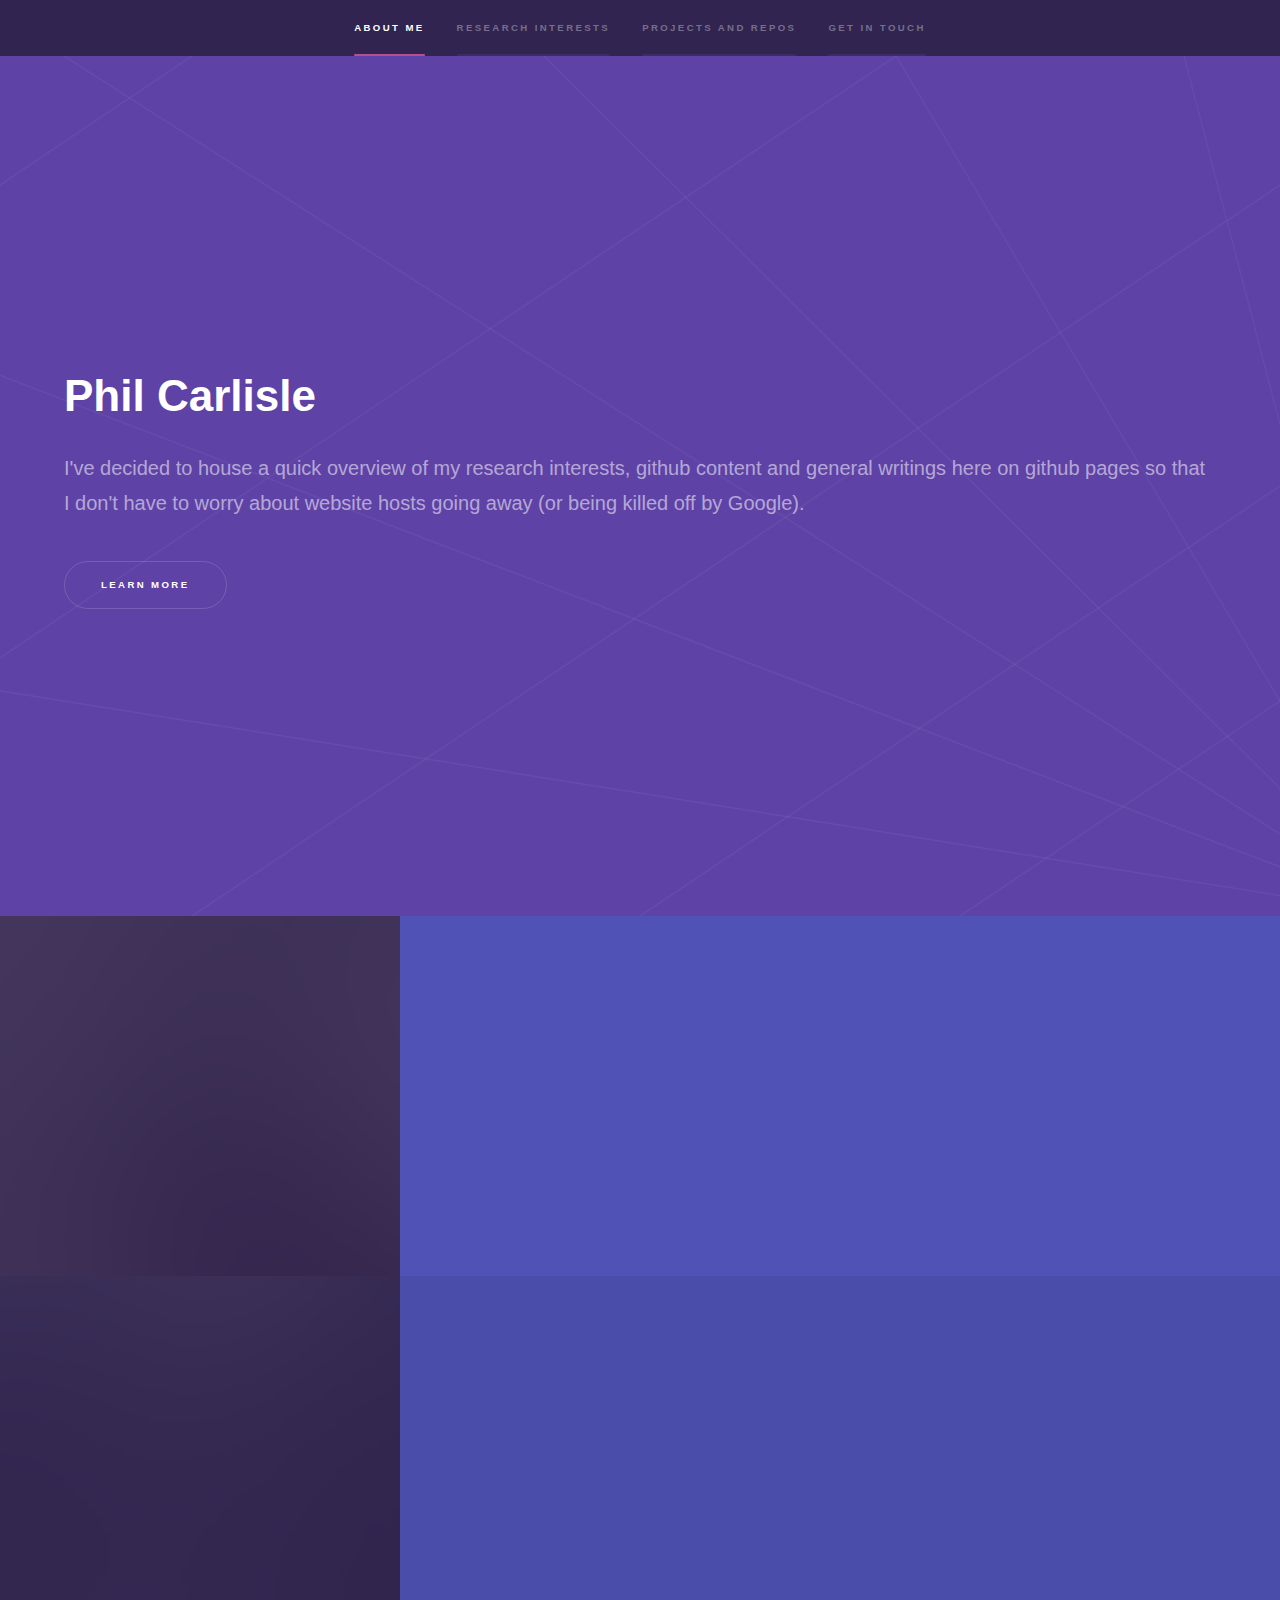
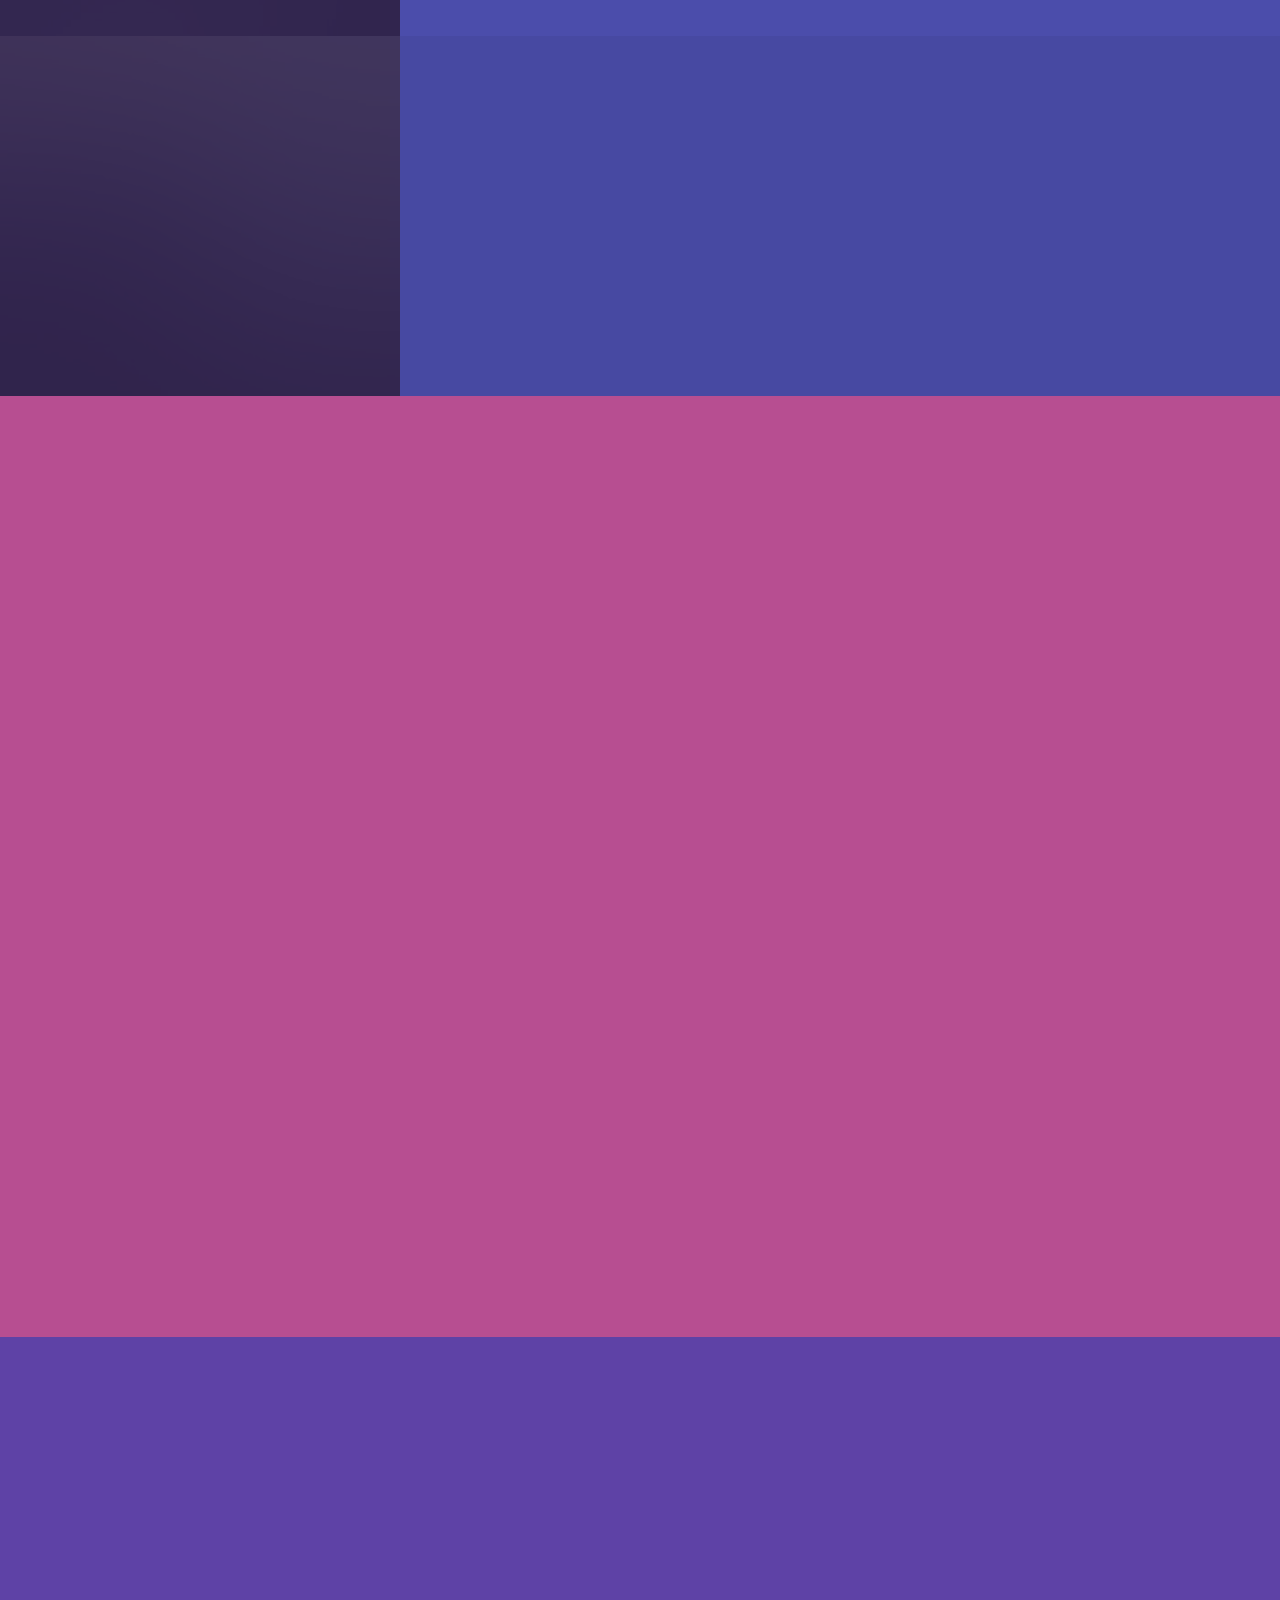
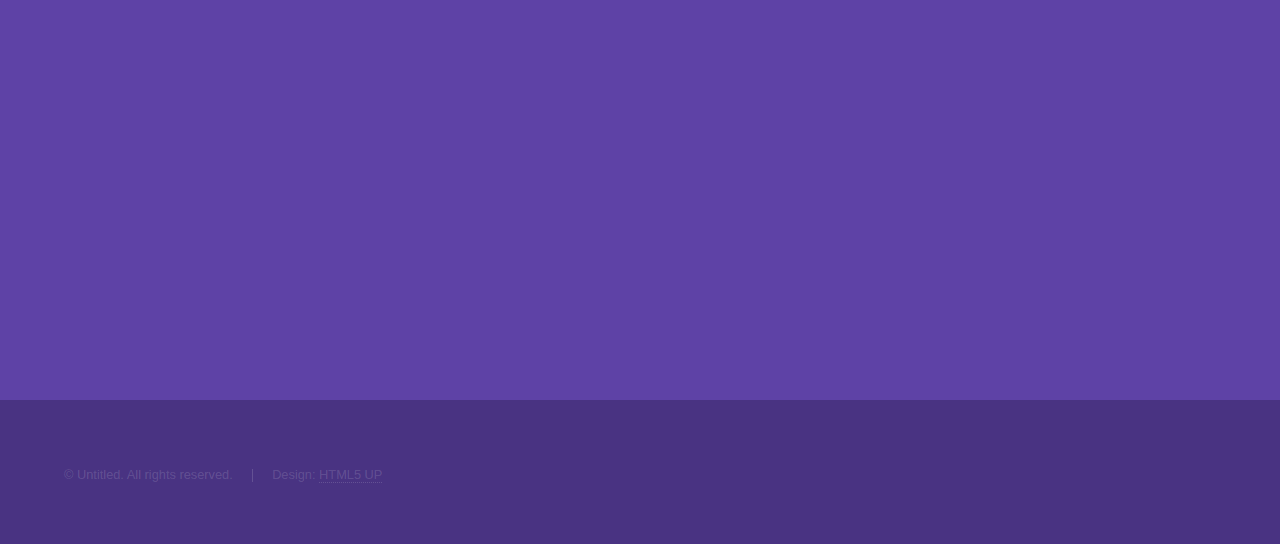
==== index.html @ a0e7f431 "Initial commit of static site" ====
<!DOCTYPE HTML>
<!--
	Hyperspace by HTML5 UP
	html5up.net | @ajlkn
	Free for personal and commercial use under the CCA 3.0 license (html5up.net/license)
-->
<html>
	<head>
		<title>Hyperspace by HTML5 UP</title>
		<meta charset="utf-8" />
		<meta name="viewport" content="width=device-width, initial-scale=1, user-scalable=no" />
		<link rel="stylesheet" href="assets/css/main.css" />
		<noscript><link rel="stylesheet" href="assets/css/noscript.css" /></noscript>
	</head>
	<body class="is-preload">

		<!-- Sidebar -->
			<section id="sidebar">
				<div class="inner">
					<nav>
						<ul>
							<li><a href="#intro">About Me</a></li>
							<li><a href="#one">Research Interests</a></li>
							<li><a href="#two">Projects and Repos</a></li>
							<li><a href="#three">Get in touch</a></li>
						</ul>
					</nav>
				</div>
			</section>

		<!-- Wrapper -->
			<div id="wrapper">

				<!-- Intro -->
					<section id="intro" class="wrapper style1 fullscreen fade-up">
						<div class="inner">
							<h1>Phil Carlisle</h1>
							<p>I've decided to house a quick overview of my research interests, github content and general writings 
								here on github pages so that I don't have to worry about website hosts going away (or being killed off by Google).</p>
							<ul class="actions">
								<li><a href="#one" class="button scrolly">Learn more</a></li>
							</ul>
						</div>
					</section>

				<!-- One -->
					<section id="one" class="wrapper style2 spotlights">
						<section>
							<a href="#" class="image"><img src="images/pic01.jpg" alt="" data-position="center center" /></a>
							<div class="content">
								<div class="inner">
									<h2>Sed ipsum dolor</h2>
									<p>Phasellus convallis elit id ullamcorper pulvinar. Duis aliquam turpis mauris, eu ultricies erat malesuada quis. Aliquam dapibus.</p>
									<ul class="actions">
										<li><a href="generic.html" class="button">Learn more</a></li>
									</ul>
								</div>
							</div>
						</section>
						<section>
							<a href="#" class="image"><img src="images/pic02.jpg" alt="" data-position="top center" /></a>
							<div class="content">
								<div class="inner">
									<h2>Feugiat consequat</h2>
									<p>Phasellus convallis elit id ullamcorper pulvinar. Duis aliquam turpis mauris, eu ultricies erat malesuada quis. Aliquam dapibus.</p>
									<ul class="actions">
										<li><a href="generic.html" class="button">Learn more</a></li>
									</ul>
								</div>
							</div>
						</section>
						<section>
							<a href="#" class="image"><img src="images/pic03.jpg" alt="" data-position="25% 25%" /></a>
							<div class="content">
								<div class="inner">
									<h2>Ultricies aliquam</h2>
									<p>Phasellus convallis elit id ullamcorper pulvinar. Duis aliquam turpis mauris, eu ultricies erat malesuada quis. Aliquam dapibus.</p>
									<ul class="actions">
										<li><a href="generic.html" class="button">Learn more</a></li>
									</ul>
								</div>
							</div>
						</section>
					</section>

				<!-- Two -->
					<section id="two" class="wrapper style3 fade-up">
						<div class="inner">
							<h2>What we do</h2>
							<p>Phasellus convallis elit id ullamcorper pulvinar. Duis aliquam turpis mauris, eu ultricies erat malesuada quis. Aliquam dapibus, lacus eget hendrerit bibendum, urna est aliquam sem, sit amet imperdiet est velit quis lorem.</p>
							<div class="features">
								<section>
									<span class="icon major fa-code"></span>
									<h3>Lorem ipsum amet</h3>
									<p>Phasellus convallis elit id ullam corper amet et pulvinar. Duis aliquam turpis mauris, sed ultricies erat dapibus.</p>
								</section>
								<section>
									<span class="icon major fa-lock"></span>
									<h3>Aliquam sed nullam</h3>
									<p>Phasellus convallis elit id ullam corper amet et pulvinar. Duis aliquam turpis mauris, sed ultricies erat dapibus.</p>
								</section>
								<section>
									<span class="icon major fa-cog"></span>
									<h3>Sed erat ullam corper</h3>
									<p>Phasellus convallis elit id ullam corper amet et pulvinar. Duis aliquam turpis mauris, sed ultricies erat dapibus.</p>
								</section>
								<section>
									<span class="icon major fa-desktop"></span>
									<h3>Veroeros quis lorem</h3>
									<p>Phasellus convallis elit id ullam corper amet et pulvinar. Duis aliquam turpis mauris, sed ultricies erat dapibus.</p>
								</section>
								<section>
									<span class="icon major fa-chain"></span>
									<h3>Urna quis bibendum</h3>
									<p>Phasellus convallis elit id ullam corper amet et pulvinar. Duis aliquam turpis mauris, sed ultricies erat dapibus.</p>
								</section>
								<section>
									<span class="icon major fa-diamond"></span>
									<h3>Aliquam urna dapibus</h3>
									<p>Phasellus convallis elit id ullam corper amet et pulvinar. Duis aliquam turpis mauris, sed ultricies erat dapibus.</p>
								</section>
							</div>
							<ul class="actions">
								<li><a href="generic.html" class="button">Learn more</a></li>
							</ul>
						</div>
					</section>

				<!-- Three -->
					<section id="three" class="wrapper style1 fade-up">
						<div class="inner">
							<h2>Get in touch</h2>
							<p>Phasellus convallis elit id ullamcorper pulvinar. Duis aliquam turpis mauris, eu ultricies erat malesuada quis. Aliquam dapibus, lacus eget hendrerit bibendum, urna est aliquam sem, sit amet imperdiet est velit quis lorem.</p>
							<div class="split style1">
								<section>
									<form method="post" action="#">
										<div class="fields">
											<div class="field half">
												<label for="name">Name</label>
												<input type="text" name="name" id="name" />
											</div>
											<div class="field half">
												<label for="email">Email</label>
												<input type="text" name="email" id="email" />
											</div>
											<div class="field">
												<label for="message">Message</label>
												<textarea name="message" id="message" rows="5"></textarea>
											</div>
										</div>
										<ul class="actions">
											<li><a href="" class="button submit">Send Message</a></li>
										</ul>
									</form>
								</section>
								<section>
									<ul class="contact">
										<li>
											<h3>Address</h3>
											<span>12345 Somewhere Road #654<br />
											Nashville, TN 00000-0000<br />
											USA</span>
										</li>
										<li>
											<h3>Email</h3>
											<a href="#">user@untitled.tld</a>
										</li>
										<li>
											<h3>Phone</h3>
											<span>(000) 000-0000</span>
										</li>
										<li>
											<h3>Social</h3>
											<ul class="icons">
												<li><a href="#" class="fa-twitter"><span class="label">Twitter</span></a></li>
												<li><a href="#" class="fa-facebook"><span class="label">Facebook</span></a></li>
												<li><a href="#" class="fa-github"><span class="label">GitHub</span></a></li>
												<li><a href="#" class="fa-instagram"><span class="label">Instagram</span></a></li>
												<li><a href="#" class="fa-linkedin"><span class="label">LinkedIn</span></a></li>
											</ul>
										</li>
									</ul>
								</section>
							</div>
						</div>
					</section>

			</div>

		<!-- Footer -->
			<footer id="footer" class="wrapper style1-alt">
				<div class="inner">
					<ul class="menu">
						<li>&copy; Untitled. All rights reserved.</li><li>Design: <a href="http://html5up.net">HTML5 UP</a></li>
					</ul>
				</div>
			</footer>

		<!-- Scripts -->
			<script src="assets/js/jquery.min.js"></script>
			<script src="assets/js/jquery.scrollex.min.js"></script>
			<script src="assets/js/jquery.scrolly.min.js"></script>
			<script src="assets/js/browser.min.js"></script>
			<script src="assets/js/breakpoints.min.js"></script>
			<script src="assets/js/util.js"></script>
			<script src="assets/js/main.js"></script>

	</body>
</html>
---- assets/css/main.css ----
@import url(font-awesome.min.css);

/*
	Hyperspace by HTML5 UP
	html5up.net | @ajlkn
	Free for personal and commercial use under the CCA 3.0 license (html5up.net/license)
*/

html, body, div, span, applet, object,
iframe, h1, h2, h3, h4, h5, h6, p, blockquote,
pre, a, abbr, acronym, address, big, cite,
code, del, dfn, em, img, ins, kbd, q, s, samp,
small, strike, strong, sub, sup, tt, var, b,
u, i, center, dl, dt, dd, ol, ul, li, fieldset,
form, label, legend, table, caption, tbody,
tfoot, thead, tr, th, td, article, aside,
canvas, details, embed, figure, figcaption,
footer, header, hgroup, menu, nav, output, ruby,
section, summary, time, mark, audio, video {
	margin: 0;
	padding: 0;
	border: 0;
	font-size: 100%;
	font: inherit;
	vertical-align: baseline;}

article, aside, details, figcaption, figure,
footer, header, hgroup, menu, nav, section {
	display: block;}

body {
	line-height: 1;
}

ol, ul {
	list-style: none;
}

blockquote, q {
	quotes: none;
}

	blockquote:before, blockquote:after, q:before, q:after {
		content: '';
		content: none;
	}

table {
	border-collapse: collapse;
	border-spacing: 0;
}

body {
	-webkit-text-size-adjust: none;
}

mark {
	background-color: transparent;
	color: inherit;
}

input::-moz-focus-inner {
	border: 0;
	padding: 0;
}

input, select, textarea {
	-moz-appearance: none;
	-webkit-appearance: none;
	-ms-appearance: none;
	appearance: none;
}

/* Basic */

	@-ms-viewport {
		width: device-width;
	}

	body {
		-ms-overflow-style: scrollbar;
	}

	@media screen and (max-width: 480px) {

		html, body {
			min-width: 320px;
		}

	}

	html {
		box-sizing: border-box;
	}

	*, *:before, *:after {
		box-sizing: inherit;
	}

	body {
		background: #312450;
	}

		body.is-preload *, body.is-preload *:before, body.is-preload *:after {
			-moz-animation: none !important;
			-webkit-animation: none !important;
			-ms-animation: none !important;
			animation: none !important;
			-moz-transition: none !important;
			-webkit-transition: none !important;
			-ms-transition: none !important;
			transition: none !important;
		}

/* Type */

	body, input, select, textarea {
		color: rgba(255, 255, 255, 0.55);
		font-family: Arial, Helvetica, sans-serif;
		font-size: 16.5pt;
		font-weight: normal;
		line-height: 1.75;
	}

		@media screen and (max-width: 1680px) {

			body, input, select, textarea {
				font-size: 13pt;
			}

		}

		@media screen and (max-width: 1280px) {

			body, input, select, textarea {
				font-size: 12pt;
			}

		}

		@media screen and (max-width: 360px) {

			body, input, select, textarea {
				font-size: 11pt;
			}

		}

	a {
		-moz-transition: color 0.2s ease, border-bottom-color 0.2s ease;
		-webkit-transition: color 0.2s ease, border-bottom-color 0.2s ease;
		-ms-transition: color 0.2s ease, border-bottom-color 0.2s ease;
		transition: color 0.2s ease, border-bottom-color 0.2s ease;
		border-bottom: dotted 1px rgba(255, 255, 255, 0.35);
		color: inherit;
		text-decoration: none;
	}

		a:hover {
			border-bottom-color: transparent;
			color: #ffffff;
		}

	strong, b {
		color: #ffffff;
		font-weight: bold;
	}

	em, i {
		font-style: italic;
	}

	p {
		margin: 0 0 2em 0;
	}

	h1, h2, h3, h4, h5, h6 {
		color: #ffffff;
		font-weight: bold;
		line-height: 1.5;
		margin: 0 0 0.5em 0;
	}

		h1 a, h2 a, h3 a, h4 a, h5 a, h6 a {
			color: inherit;
			text-decoration: none;
		}

	h1 {
		font-size: 2.75em;
	}

		h1.major {
			margin: 0 0 1.3em 0;
			position: relative;
			padding-bottom: 0.35em;
		}

			h1.major:after {
				background-image: -moz-linear-gradient(to right, #5e42a6, #b74e91);
				background-image: -webkit-linear-gradient(to right, #5e42a6, #b74e91);
				background-image: -ms-linear-gradient(to right, #5e42a6, #b74e91);
				background-image: linear-gradient(to right, #5e42a6, #b74e91);
				-moz-transition: max-width 0.2s ease;
				-webkit-transition: max-width 0.2s ease;
				-ms-transition: max-width 0.2s ease;
				transition: max-width 0.2s ease;
				border-radius: 0.2em;
				bottom: 0;
				content: '';
				height: 0.05em;
				position: absolute;
				right: 0;
				width: 100%;
			}

	h2 {
		font-size: 1.75em;
	}

	h3 {
		font-size: 1.1em;
	}

	h4 {
		font-size: 1em;
	}

	h5 {
		font-size: 0.8em;
	}

	h6 {
		font-size: 0.6em;
	}

	@media screen and (max-width: 736px) {

		h1 {
			font-size: 2em;
		}

		h2 {
			font-size: 1.25em;
		}

		h3 {
			font-size: 1em;
		}

		h4 {
			font-size: 0.8em;
		}

		h5 {
			font-size: 0.6em;
		}

		h6 {
			font-size: 0.6em;
		}

	}

	sub {
		font-size: 0.8em;
		position: relative;
		top: 0.5em;
	}

	sup {
		font-size: 0.8em;
		position: relative;
		top: -0.5em;
	}

	blockquote {
		border-left: solid 4px rgba(255, 255, 255, 0.15);
		font-style: italic;
		margin: 0 0 2em 0;
		padding: 0.5em 0 0.5em 2em;
	}

	code {
		background: rgba(255, 255, 255, 0.05);
		border-radius: 0.25em;
		border: solid 1px rgba(255, 255, 255, 0.15);
		font-family: "Courier New", monospace;
		font-size: 0.9em;
		margin: 0 0.25em;
		padding: 0.25em 0.65em;
	}

	pre {
		-webkit-overflow-scrolling: touch;
		font-family: "Courier New", monospace;
		font-size: 0.9em;
		margin: 0 0 2em 0;
	}

		pre code {
			display: block;
			line-height: 1.75em;
			padding: 1em 1.5em;
			overflow-x: auto;
		}

	hr {
		border: 0;
		border-bottom: solid 1px rgba(255, 255, 255, 0.15);
		margin: 2em 0;
	}

		hr.major {
			margin: 3em 0;
		}

	.align-left {
		text-align: left;
	}

	.align-center {
		text-align: center;
	}

	.align-right {
		text-align: right;
	}

/* Row */

	.row {
		display: flex;
		flex-wrap: wrap;
		box-sizing: border-box;
		align-items: stretch;
	}

		.row > * {
			box-sizing: border-box;
		}

		.row.gtr-uniform > * > :last-child {
			margin-bottom: 0;
		}

		.row.aln-left {
			justify-content: flex-start;
		}

		.row.aln-center {
			justify-content: center;
		}

		.row.aln-right {
			justify-content: flex-end;
		}

		.row.aln-top {
			align-items: flex-start;
		}

		.row.aln-middle {
			align-items: center;
		}

		.row.aln-bottom {
			align-items: flex-end;
		}

		.row > .imp {
			order: -1;
		}

		.row > .col-1 {
			width: 8.3333333333%;
		}

		.row > .off-1 {
			margin-left: 8.3333333333%;
		}

		.row > .col-2 {
			width: 16.6666666667%;
		}

		.row > .off-2 {
			margin-left: 16.6666666667%;
		}

		.row > .col-3 {
			width: 25%;
		}

		.row > .off-3 {
			margin-left: 25%;
		}

		.row > .col-4 {
			width: 33.3333333333%;
		}

		.row > .off-4 {
			margin-left: 33.3333333333%;
		}

		.row > .col-5 {
			width: 41.6666666667%;
		}

		.row > .off-5 {
			margin-left: 41.6666666667%;
		}

		.row > .col-6 {
			width: 50%;
		}

		.row > .off-6 {
			margin-left: 50%;
		}

		.row > .col-7 {
			width: 58.3333333333%;
		}

		.row > .off-7 {
			margin-left: 58.3333333333%;
		}

		.row > .col-8 {
			width: 66.6666666667%;
		}

		.row > .off-8 {
			margin-left: 66.6666666667%;
		}

		.row > .col-9 {
			width: 75%;
		}

		.row > .off-9 {
			margin-left: 75%;
		}

		.row > .col-10 {
			width: 83.3333333333%;
		}

		.row > .off-10 {
			margin-left: 83.3333333333%;
		}

		.row > .col-11 {
			width: 91.6666666667%;
		}

		.row > .off-11 {
			margin-left: 91.6666666667%;
		}

		.row > .col-12 {
			width: 100%;
		}

		.row > .off-12 {
			margin-left: 100%;
		}

		.row.gtr-0 {
			margin-top: 0;
			margin-left: 0em;
		}

			.row.gtr-0 > * {
				padding: 0 0 0 0em;
			}

			.row.gtr-0.gtr-uniform {
				margin-top: 0em;
			}

				.row.gtr-0.gtr-uniform > * {
					padding-top: 0em;
				}

		.row.gtr-25 {
			margin-top: 0;
			margin-left: -0.375em;
		}

			.row.gtr-25 > * {
				padding: 0 0 0 0.375em;
			}

			.row.gtr-25.gtr-uniform {
				margin-top: -0.375em;
			}

				.row.gtr-25.gtr-uniform > * {
					padding-top: 0.375em;
				}

		.row.gtr-50 {
			margin-top: 0;
			margin-left: -0.75em;
		}

			.row.gtr-50 > * {
				padding: 0 0 0 0.75em;
			}

			.row.gtr-50.gtr-uniform {
				margin-top: -0.75em;
			}

				.row.gtr-50.gtr-uniform > * {
					padding-top: 0.75em;
				}

		.row {
			margin-top: 0;
			margin-left: -1.5em;
		}

			.row > * {
				padding: 0 0 0 1.5em;
			}

			.row.gtr-uniform {
				margin-top: -1.5em;
			}

				.row.gtr-uniform > * {
					padding-top: 1.5em;
				}

		.row.gtr-150 {
			margin-top: 0;
			margin-left: -2.25em;
		}

			.row.gtr-150 > * {
				padding: 0 0 0 2.25em;
			}

			.row.gtr-150.gtr-uniform {
				margin-top: -2.25em;
			}

				.row.gtr-150.gtr-uniform > * {
					padding-top: 2.25em;
				}

		.row.gtr-200 {
			margin-top: 0;
			margin-left: -3em;
		}

			.row.gtr-200 > * {
				padding: 0 0 0 3em;
			}

			.row.gtr-200.gtr-uniform {
				margin-top: -3em;
			}

				.row.gtr-200.gtr-uniform > * {
					padding-top: 3em;
				}

		@media screen and (max-width: 1680px) {

			.row {
				display: flex;
				flex-wrap: wrap;
				box-sizing: border-box;
				align-items: stretch;
			}

				.row > * {
					box-sizing: border-box;
				}

				.row.gtr-uniform > * > :last-child {
					margin-bottom: 0;
				}

				.row.aln-left {
					justify-content: flex-start;
				}

				.row.aln-center {
					justify-content: center;
				}

				.row.aln-right {
					justify-content: flex-end;
				}

				.row.aln-top {
					align-items: flex-start;
				}

				.row.aln-middle {
					align-items: center;
				}

				.row.aln-bottom {
					align-items: flex-end;
				}

				.row > .imp-xlarge {
					order: -1;
				}

				.row > .col-1-xlarge {
					width: 8.3333333333%;
				}

				.row > .off-1-xlarge {
					margin-left: 8.3333333333%;
				}

				.row > .col-2-xlarge {
					width: 16.6666666667%;
				}

				.row > .off-2-xlarge {
					margin-left: 16.6666666667%;
				}

				.row > .col-3-xlarge {
					width: 25%;
				}

				.row > .off-3-xlarge {
					margin-left: 25%;
				}

				.row > .col-4-xlarge {
					width: 33.3333333333%;
				}

				.row > .off-4-xlarge {
					margin-left: 33.3333333333%;
				}

				.row > .col-5-xlarge {
					width: 41.6666666667%;
				}

				.row > .off-5-xlarge {
					margin-left: 41.6666666667%;
				}

				.row > .col-6-xlarge {
					width: 50%;
				}

				.row > .off-6-xlarge {
					margin-left: 50%;
				}

				.row > .col-7-xlarge {
					width: 58.3333333333%;
				}

				.row > .off-7-xlarge {
					margin-left: 58.3333333333%;
				}

				.row > .col-8-xlarge {
					width: 66.6666666667%;
				}

				.row > .off-8-xlarge {
					margin-left: 66.6666666667%;
				}

				.row > .col-9-xlarge {
					width: 75%;
				}

				.row > .off-9-xlarge {
					margin-left: 75%;
				}

				.row > .col-10-xlarge {
					width: 83.3333333333%;
				}

				.row > .off-10-xlarge {
					margin-left: 83.3333333333%;
				}

				.row > .col-11-xlarge {
					width: 91.6666666667%;
				}

				.row > .off-11-xlarge {
					margin-left: 91.6666666667%;
				}

				.row > .col-12-xlarge {
					width: 100%;
				}

				.row > .off-12-xlarge {
					margin-left: 100%;
				}

				.row.gtr-0 {
					margin-top: 0;
					margin-left: 0em;
				}

					.row.gtr-0 > * {
						padding: 0 0 0 0em;
					}

					.row.gtr-0.gtr-uniform {
						margin-top: 0em;
					}

						.row.gtr-0.gtr-uniform > * {
							padding-top: 0em;
						}

				.row.gtr-25 {
					margin-top: 0;
					margin-left: -0.375em;
				}

					.row.gtr-25 > * {
						padding: 0 0 0 0.375em;
					}

					.row.gtr-25.gtr-uniform {
						margin-top: -0.375em;
					}

						.row.gtr-25.gtr-uniform > * {
							padding-top: 0.375em;
						}

				.row.gtr-50 {
					margin-top: 0;
					margin-left: -0.75em;
				}

					.row.gtr-50 > * {
						padding: 0 0 0 0.75em;
					}

					.row.gtr-50.gtr-uniform {
						margin-top: -0.75em;
					}

						.row.gtr-50.gtr-uniform > * {
							padding-top: 0.75em;
						}

				.row {
					margin-top: 0;
					margin-left: -1.5em;
				}

					.row > * {
						padding: 0 0 0 1.5em;
					}

					.row.gtr-uniform {
						margin-top: -1.5em;
					}

						.row.gtr-uniform > * {
							padding-top: 1.5em;
						}

				.row.gtr-150 {
					margin-top: 0;
					margin-left: -2.25em;
				}

					.row.gtr-150 > * {
						padding: 0 0 0 2.25em;
					}

					.row.gtr-150.gtr-uniform {
						margin-top: -2.25em;
					}

						.row.gtr-150.gtr-uniform > * {
							padding-top: 2.25em;
						}

				.row.gtr-200 {
					margin-top: 0;
					margin-left: -3em;
				}

					.row.gtr-200 > * {
						padding: 0 0 0 3em;
					}

					.row.gtr-200.gtr-uniform {
						margin-top: -3em;
					}

						.row.gtr-200.gtr-uniform > * {
							padding-top: 3em;
						}

		}

		@media screen and (max-width: 1280px) {

			.row {
				display: flex;
				flex-wrap: wrap;
				box-sizing: border-box;
				align-items: stretch;
			}

				.row > * {
					box-sizing: border-box;
				}

				.row.gtr-uniform > * > :last-child {
					margin-bottom: 0;
				}

				.row.aln-left {
					justify-content: flex-start;
				}

				.row.aln-center {
					justify-content: center;
				}

				.row.aln-right {
					justify-content: flex-end;
				}

				.row.aln-top {
					align-items: flex-start;
				}

				.row.aln-middle {
					align-items: center;
				}

				.row.aln-bottom {
					align-items: flex-end;
				}

				.row > .imp-large {
					order: -1;
				}

				.row > .col-1-large {
					width: 8.3333333333%;
				}

				.row > .off-1-large {
					margin-left: 8.3333333333%;
				}

				.row > .col-2-large {
					width: 16.6666666667%;
				}

				.row > .off-2-large {
					margin-left: 16.6666666667%;
				}

				.row > .col-3-large {
					width: 25%;
				}

				.row > .off-3-large {
					margin-left: 25%;
				}

				.row > .col-4-large {
					width: 33.3333333333%;
				}

				.row > .off-4-large {
					margin-left: 33.3333333333%;
				}

				.row > .col-5-large {
					width: 41.6666666667%;
				}

				.row > .off-5-large {
					margin-left: 41.6666666667%;
				}

				.row > .col-6-large {
					width: 50%;
				}

				.row > .off-6-large {
					margin-left: 50%;
				}

				.row > .col-7-large {
					width: 58.3333333333%;
				}

				.row > .off-7-large {
					margin-left: 58.3333333333%;
				}

				.row > .col-8-large {
					width: 66.6666666667%;
				}

				.row > .off-8-large {
					margin-left: 66.6666666667%;
				}

				.row > .col-9-large {
					width: 75%;
				}

				.row > .off-9-large {
					margin-left: 75%;
				}

				.row > .col-10-large {
					width: 83.3333333333%;
				}

				.row > .off-10-large {
					margin-left: 83.3333333333%;
				}

				.row > .col-11-large {
					width: 91.6666666667%;
				}

				.row > .off-11-large {
					margin-left: 91.6666666667%;
				}

				.row > .col-12-large {
					width: 100%;
				}

				.row > .off-12-large {
					margin-left: 100%;
				}

				.row.gtr-0 {
					margin-top: 0;
					margin-left: 0em;
				}

					.row.gtr-0 > * {
						padding: 0 0 0 0em;
					}

					.row.gtr-0.gtr-uniform {
						margin-top: 0em;
					}

						.row.gtr-0.gtr-uniform > * {
							padding-top: 0em;
						}

				.row.gtr-25 {
					margin-top: 0;
					margin-left: -0.375em;
				}

					.row.gtr-25 > * {
						padding: 0 0 0 0.375em;
					}

					.row.gtr-25.gtr-uniform {
						margin-top: -0.375em;
					}

						.row.gtr-25.gtr-uniform > * {
							padding-top: 0.375em;
						}

				.row.gtr-50 {
					margin-top: 0;
					margin-left: -0.75em;
				}

					.row.gtr-50 > * {
						padding: 0 0 0 0.75em;
					}

					.row.gtr-50.gtr-uniform {
						margin-top: -0.75em;
					}

						.row.gtr-50.gtr-uniform > * {
							padding-top: 0.75em;
						}

				.row {
					margin-top: 0;
					margin-left: -1.5em;
				}

					.row > * {
						padding: 0 0 0 1.5em;
					}

					.row.gtr-uniform {
						margin-top: -1.5em;
					}

						.row.gtr-uniform > * {
							padding-top: 1.5em;
						}

				.row.gtr-150 {
					margin-top: 0;
					margin-left: -2.25em;
				}

					.row.gtr-150 > * {
						padding: 0 0 0 2.25em;
					}

					.row.gtr-150.gtr-uniform {
						margin-top: -2.25em;
					}

						.row.gtr-150.gtr-uniform > * {
							padding-top: 2.25em;
						}

				.row.gtr-200 {
					margin-top: 0;
					margin-left: -3em;
				}

					.row.gtr-200 > * {
						padding: 0 0 0 3em;
					}

					.row.gtr-200.gtr-uniform {
						margin-top: -3em;
					}

						.row.gtr-200.gtr-uniform > * {
							padding-top: 3em;
						}

		}

		@media screen and (max-width: 980px) {

			.row {
				display: flex;
				flex-wrap: wrap;
				box-sizing: border-box;
				align-items: stretch;
			}

				.row > * {
					box-sizing: border-box;
				}

				.row.gtr-uniform > * > :last-child {
					margin-bottom: 0;
				}

				.row.aln-left {
					justify-content: flex-start;
				}

				.row.aln-center {
					justify-content: center;
				}

				.row.aln-right {
					justify-content: flex-end;
				}

				.row.aln-top {
					align-items: flex-start;
				}

				.row.aln-middle {
					align-items: center;
				}

				.row.aln-bottom {
					align-items: flex-end;
				}

				.row > .imp-medium {
					order: -1;
				}

				.row > .col-1-medium {
					width: 8.3333333333%;
				}

				.row > .off-1-medium {
					margin-left: 8.3333333333%;
				}

				.row > .col-2-medium {
					width: 16.6666666667%;
				}

				.row > .off-2-medium {
					margin-left: 16.6666666667%;
				}

				.row > .col-3-medium {
					width: 25%;
				}

				.row > .off-3-medium {
					margin-left: 25%;
				}

				.row > .col-4-medium {
					width: 33.3333333333%;
				}

				.row > .off-4-medium {
					margin-left: 33.3333333333%;
				}

				.row > .col-5-medium {
					width: 41.6666666667%;
				}

				.row > .off-5-medium {
					margin-left: 41.6666666667%;
				}

				.row > .col-6-medium {
					width: 50%;
				}

				.row > .off-6-medium {
					margin-left: 50%;
				}

				.row > .col-7-medium {
					width: 58.3333333333%;
				}

				.row > .off-7-medium {
					margin-left: 58.3333333333%;
				}

				.row > .col-8-medium {
					width: 66.6666666667%;
				}

				.row > .off-8-medium {
					margin-left: 66.6666666667%;
				}

				.row > .col-9-medium {
					width: 75%;
				}

				.row > .off-9-medium {
					margin-left: 75%;
				}

				.row > .col-10-medium {
					width: 83.3333333333%;
				}

				.row > .off-10-medium {
					margin-left: 83.3333333333%;
				}

				.row > .col-11-medium {
					width: 91.6666666667%;
				}

				.row > .off-11-medium {
					margin-left: 91.6666666667%;
				}

				.row > .col-12-medium {
					width: 100%;
				}

				.row > .off-12-medium {
					margin-left: 100%;
				}

				.row.gtr-0 {
					margin-top: 0;
					margin-left: 0em;
				}

					.row.gtr-0 > * {
						padding: 0 0 0 0em;
					}

					.row.gtr-0.gtr-uniform {
						margin-top: 0em;
					}

						.row.gtr-0.gtr-uniform > * {
							padding-top: 0em;
						}

				.row.gtr-25 {
					margin-top: 0;
					margin-left: -0.375em;
				}

					.row.gtr-25 > * {
						padding: 0 0 0 0.375em;
					}

					.row.gtr-25.gtr-uniform {
						margin-top: -0.375em;
					}

						.row.gtr-25.gtr-uniform > * {
							padding-top: 0.375em;
						}

				.row.gtr-50 {
					margin-top: 0;
					margin-left: -0.75em;
				}

					.row.gtr-50 > * {
						padding: 0 0 0 0.75em;
					}

					.row.gtr-50.gtr-uniform {
						margin-top: -0.75em;
					}

						.row.gtr-50.gtr-uniform > * {
							padding-top: 0.75em;
						}

				.row {
					margin-top: 0;
					margin-left: -1.5em;
				}

					.row > * {
						padding: 0 0 0 1.5em;
					}

					.row.gtr-uniform {
						margin-top: -1.5em;
					}

						.row.gtr-uniform > * {
							padding-top: 1.5em;
						}

				.row.gtr-150 {
					margin-top: 0;
					margin-left: -2.25em;
				}

					.row.gtr-150 > * {
						padding: 0 0 0 2.25em;
					}

					.row.gtr-150.gtr-uniform {
						margin-top: -2.25em;
					}

						.row.gtr-150.gtr-uniform > * {
							padding-top: 2.25em;
						}

				.row.gtr-200 {
					margin-top: 0;
					margin-left: -3em;
				}

					.row.gtr-200 > * {
						padding: 0 0 0 3em;
					}

					.row.gtr-200.gtr-uniform {
						margin-top: -3em;
					}

						.row.gtr-200.gtr-uniform > * {
							padding-top: 3em;
						}

		}

		@media screen and (max-width: 736px) {

			.row {
				display: flex;
				flex-wrap: wrap;
				box-sizing: border-box;
				align-items: stretch;
			}

				.row > * {
					box-sizing: border-box;
				}

				.row.gtr-uniform > * > :last-child {
					margin-bottom: 0;
				}

				.row.aln-left {
					justify-content: flex-start;
				}

				.row.aln-center {
					justify-content: center;
				}

				.row.aln-right {
					justify-content: flex-end;
				}

				.row.aln-top {
					align-items: flex-start;
				}

				.row.aln-middle {
					align-items: center;
				}

				.row.aln-bottom {
					align-items: flex-end;
				}

				.row > .imp-small {
					order: -1;
				}

				.row > .col-1-small {
					width: 8.3333333333%;
				}

				.row > .off-1-small {
					margin-left: 8.3333333333%;
				}

				.row > .col-2-small {
					width: 16.6666666667%;
				}

				.row > .off-2-small {
					margin-left: 16.6666666667%;
				}

				.row > .col-3-small {
					width: 25%;
				}

				.row > .off-3-small {
					margin-left: 25%;
				}

				.row > .col-4-small {
					width: 33.3333333333%;
				}

				.row > .off-4-small {
					margin-left: 33.3333333333%;
				}

				.row > .col-5-small {
					width: 41.6666666667%;
				}

				.row > .off-5-small {
					margin-left: 41.6666666667%;
				}

				.row > .col-6-small {
					width: 50%;
				}

				.row > .off-6-small {
					margin-left: 50%;
				}

				.row > .col-7-small {
					width: 58.3333333333%;
				}

				.row > .off-7-small {
					margin-left: 58.3333333333%;
				}

				.row > .col-8-small {
					width: 66.6666666667%;
				}

				.row > .off-8-small {
					margin-left: 66.6666666667%;
				}

				.row > .col-9-small {
					width: 75%;
				}

				.row > .off-9-small {
					margin-left: 75%;
				}

				.row > .col-10-small {
					width: 83.3333333333%;
				}

				.row > .off-10-small {
					margin-left: 83.3333333333%;
				}

				.row > .col-11-small {
					width: 91.6666666667%;
				}

				.row > .off-11-small {
					margin-left: 91.6666666667%;
				}

				.row > .col-12-small {
					width: 100%;
				}

				.row > .off-12-small {
					margin-left: 100%;
				}

				.row.gtr-0 {
					margin-top: 0;
					margin-left: 0em;
				}

					.row.gtr-0 > * {
						padding: 0 0 0 0em;
					}

					.row.gtr-0.gtr-uniform {
						margin-top: 0em;
					}

						.row.gtr-0.gtr-uniform > * {
							padding-top: 0em;
						}

				.row.gtr-25 {
					margin-top: 0;
					margin-left: -0.375em;
				}

					.row.gtr-25 > * {
						padding: 0 0 0 0.375em;
					}

					.row.gtr-25.gtr-uniform {
						margin-top: -0.375em;
					}

						.row.gtr-25.gtr-uniform > * {
							padding-top: 0.375em;
						}

				.row.gtr-50 {
					margin-top: 0;
					margin-left: -0.75em;
				}

					.row.gtr-50 > * {
						padding: 0 0 0 0.75em;
					}

					.row.gtr-50.gtr-uniform {
						margin-top: -0.75em;
					}

						.row.gtr-50.gtr-uniform > * {
							padding-top: 0.75em;
						}

				.row {
					margin-top: 0;
					margin-left: -1.5em;
				}

					.row > * {
						padding: 0 0 0 1.5em;
					}

					.row.gtr-uniform {
						margin-top: -1.5em;
					}

						.row.gtr-uniform > * {
							padding-top: 1.5em;
						}

				.row.gtr-150 {
					margin-top: 0;
					margin-left: -2.25em;
				}

					.row.gtr-150 > * {
						padding: 0 0 0 2.25em;
					}

					.row.gtr-150.gtr-uniform {
						margin-top: -2.25em;
					}

						.row.gtr-150.gtr-uniform > * {
							padding-top: 2.25em;
						}

				.row.gtr-200 {
					margin-top: 0;
					margin-left: -3em;
				}

					.row.gtr-200 > * {
						padding: 0 0 0 3em;
					}

					.row.gtr-200.gtr-uniform {
						margin-top: -3em;
					}

						.row.gtr-200.gtr-uniform > * {
							padding-top: 3em;
						}

		}

		@media screen and (max-width: 480px) {

			.row {
				display: flex;
				flex-wrap: wrap;
				box-sizing: border-box;
				align-items: stretch;
			}

				.row > * {
					box-sizing: border-box;
				}

				.row.gtr-uniform > * > :last-child {
					margin-bottom: 0;
				}

				.row.aln-left {
					justify-content: flex-start;
				}

				.row.aln-center {
					justify-content: center;
				}

				.row.aln-right {
					justify-content: flex-end;
				}

				.row.aln-top {
					align-items: flex-start;
				}

				.row.aln-middle {
					align-items: center;
				}

				.row.aln-bottom {
					align-items: flex-end;
				}

				.row > .imp-xsmall {
					order: -1;
				}

				.row > .col-1-xsmall {
					width: 8.3333333333%;
				}

				.row > .off-1-xsmall {
					margin-left: 8.3333333333%;
				}

				.row > .col-2-xsmall {
					width: 16.6666666667%;
				}

				.row > .off-2-xsmall {
					margin-left: 16.6666666667%;
				}

				.row > .col-3-xsmall {
					width: 25%;
				}

				.row > .off-3-xsmall {
					margin-left: 25%;
				}

				.row > .col-4-xsmall {
					width: 33.3333333333%;
				}

				.row > .off-4-xsmall {
					margin-left: 33.3333333333%;
				}

				.row > .col-5-xsmall {
					width: 41.6666666667%;
				}

				.row > .off-5-xsmall {
					margin-left: 41.6666666667%;
				}

				.row > .col-6-xsmall {
					width: 50%;
				}

				.row > .off-6-xsmall {
					margin-left: 50%;
				}

				.row > .col-7-xsmall {
					width: 58.3333333333%;
				}

				.row > .off-7-xsmall {
					margin-left: 58.3333333333%;
				}

				.row > .col-8-xsmall {
					width: 66.6666666667%;
				}

				.row > .off-8-xsmall {
					margin-left: 66.6666666667%;
				}

				.row > .col-9-xsmall {
					width: 75%;
				}

				.row > .off-9-xsmall {
					margin-left: 75%;
				}

				.row > .col-10-xsmall {
					width: 83.3333333333%;
				}

				.row > .off-10-xsmall {
					margin-left: 83.3333333333%;
				}

				.row > .col-11-xsmall {
					width: 91.6666666667%;
				}

				.row > .off-11-xsmall {
					margin-left: 91.6666666667%;
				}

				.row > .col-12-xsmall {
					width: 100%;
				}

				.row > .off-12-xsmall {
					margin-left: 100%;
				}

				.row.gtr-0 {
					margin-top: 0;
					margin-left: 0em;
				}

					.row.gtr-0 > * {
						padding: 0 0 0 0em;
					}

					.row.gtr-0.gtr-uniform {
						margin-top: 0em;
					}

						.row.gtr-0.gtr-uniform > * {
							padding-top: 0em;
						}

				.row.gtr-25 {
					margin-top: 0;
					margin-left: -0.375em;
				}

					.row.gtr-25 > * {
						padding: 0 0 0 0.375em;
					}

					.row.gtr-25.gtr-uniform {
						margin-top: -0.375em;
					}

						.row.gtr-25.gtr-uniform > * {
							padding-top: 0.375em;
						}

				.row.gtr-50 {
					margin-top: 0;
					margin-left: -0.75em;
				}

					.row.gtr-50 > * {
						padding: 0 0 0 0.75em;
					}

					.row.gtr-50.gtr-uniform {
						margin-top: -0.75em;
					}

						.row.gtr-50.gtr-uniform > * {
							padding-top: 0.75em;
						}

				.row {
					margin-top: 0;
					margin-left: -1.5em;
				}

					.row > * {
						padding: 0 0 0 1.5em;
					}

					.row.gtr-uniform {
						margin-top: -1.5em;
					}

						.row.gtr-uniform > * {
							padding-top: 1.5em;
						}

				.row.gtr-150 {
					margin-top: 0;
					margin-left: -2.25em;
				}

					.row.gtr-150 > * {
						padding: 0 0 0 2.25em;
					}

					.row.gtr-150.gtr-uniform {
						margin-top: -2.25em;
					}

						.row.gtr-150.gtr-uniform > * {
							padding-top: 2.25em;
						}

				.row.gtr-200 {
					margin-top: 0;
					margin-left: -3em;
				}

					.row.gtr-200 > * {
						padding: 0 0 0 3em;
					}

					.row.gtr-200.gtr-uniform {
						margin-top: -3em;
					}

						.row.gtr-200.gtr-uniform > * {
							padding-top: 3em;
						}

		}

/* Box */

	.box {
		border-radius: 0.25em;
		border: solid 1px rgba(255, 255, 255, 0.15);
		margin-bottom: 2em;
		padding: 1.5em;
	}

		.box > :last-child,
		.box > :last-child > :last-child,
		.box > :last-child > :last-child > :last-child {
			margin-bottom: 0;
		}

		.box.alt {
			border: 0;
			border-radius: 0;
			padding: 0;
		}

/* Button */

	input[type="submit"],
	input[type="reset"],
	input[type="button"],
	button,
	.button {
		-moz-appearance: none;
		-webkit-appearance: none;
		-ms-appearance: none;
		appearance: none;
		-moz-transition: border-color 0.2s ease;
		-webkit-transition: border-color 0.2s ease;
		-ms-transition: border-color 0.2s ease;
		transition: border-color 0.2s ease;
		background-color: transparent;
		border: solid 1px !important;
		border-color: rgba(255, 255, 255, 0.15) !important;
		border-radius: 3em;
		color: #ffffff !important;
		cursor: pointer;
		display: inline-block;
		font-size: 0.6em;
		font-weight: bold;
		height: calc(4.75em + 2px);
		letter-spacing: 0.25em;
		line-height: 4.75em;
		outline: 0;
		padding: 0 3.75em;
		position: relative;
		text-align: center;
		text-decoration: none;
		text-transform: uppercase;
		white-space: nowrap;
	}

		input[type="submit"]:after,
		input[type="reset"]:after,
		input[type="button"]:after,
		button:after,
		.button:after {
			-moz-transform: scale(0.25);
			-webkit-transform: scale(0.25);
			-ms-transform: scale(0.25);
			transform: scale(0.25);
			pointer-events: none;
			-moz-transition: opacity 0.2s ease, -moz-transform 0.2s ease;
			-webkit-transition: opacity 0.2s ease, -webkit-transform 0.2s ease;
			-ms-transition: opacity 0.2s ease, -ms-transform 0.2s ease;
			transition: opacity 0.2s ease, transform 0.2s ease;
			background: #ffffff;
			border-radius: 3em;
			content: '';
			height: 100%;
			left: 0;
			opacity: 0;
			position: absolute;
			top: 0;
			width: 100%;
		}

		input[type="submit"].icon:before,
		input[type="reset"].icon:before,
		input[type="button"].icon:before,
		button.icon:before,
		.button.icon:before {
			margin-right: 0.75em;
		}

		input[type="submit"].fit,
		input[type="reset"].fit,
		input[type="button"].fit,
		button.fit,
		.button.fit {
			width: 100%;
		}

		input[type="submit"].small,
		input[type="reset"].small,
		input[type="button"].small,
		button.small,
		.button.small {
			font-size: 0.4em;
		}

		input[type="submit"].large,
		input[type="reset"].large,
		input[type="button"].large,
		button.large,
		.button.large {
			font-size: 0.8em;
		}

		input[type="submit"].primary,
		input[type="reset"].primary,
		input[type="button"].primary,
		button.primary,
		.button.primary {
			background-color: #ffffff;
			color: #312450 !important;
		}

			input[type="submit"].primary:after,
			input[type="reset"].primary:after,
			input[type="button"].primary:after,
			button.primary:after,
			.button.primary:after {
				display: none;
			}

		input[type="submit"].disabled, input[type="submit"]:disabled,
		input[type="reset"].disabled,
		input[type="reset"]:disabled,
		input[type="button"].disabled,
		input[type="button"]:disabled,
		button.disabled,
		button:disabled,
		.button.disabled,
		.button:disabled {
			cursor: default;
			opacity: 0.5;
			pointer-events: none;
		}

		input[type="submit"]:hover,
		input[type="reset"]:hover,
		input[type="button"]:hover,
		button:hover,
		.button:hover {
			border-color: rgba(255, 255, 255, 0.55) !important;
		}

			input[type="submit"]:hover:after,
			input[type="reset"]:hover:after,
			input[type="button"]:hover:after,
			button:hover:after,
			.button:hover:after {
				opacity: 0.05;
				-moz-transform: scale(1);
				-webkit-transform: scale(1);
				-ms-transform: scale(1);
				transform: scale(1);
			}

			input[type="submit"]:hover:active,
			input[type="reset"]:hover:active,
			input[type="button"]:hover:active,
			button:hover:active,
			.button:hover:active {
				border-color: #ffffff !important;
			}

				input[type="submit"]:hover:active:after,
				input[type="reset"]:hover:active:after,
				input[type="button"]:hover:active:after,
				button:hover:active:after,
				.button:hover:active:after {
					opacity: 0.1;
				}

/* Features */

	.features {
		display: -moz-flex;
		display: -webkit-flex;
		display: -ms-flex;
		display: flex;
		-moz-flex-wrap: wrap;
		-webkit-flex-wrap: wrap;
		-ms-flex-wrap: wrap;
		flex-wrap: wrap;
		border-radius: 0.25em;
		border: solid 1px rgba(255, 255, 255, 0.15);
		background: rgba(255, 255, 255, 0.05);
		margin: 0 0 2em 0;
	}

		.features section {
			padding: 3.5em 3em 1em 7em ;
			width: 50%;
			border-top: solid 1px rgba(255, 255, 255, 0.15);
			position: relative;
		}

			.features section:nth-child(-n + 2) {
				border-top-width: 0;
			}

			.features section:nth-child(2n) {
				border-left: solid 1px rgba(255, 255, 255, 0.15);
			}

			.features section .icon {
				-moz-transition: opacity 0.5s ease, -moz-transform 0.5s ease;
				-webkit-transition: opacity 0.5s ease, -webkit-transform 0.5s ease;
				-ms-transition: opacity 0.5s ease, -ms-transform 0.5s ease;
				transition: opacity 0.5s ease, transform 0.5s ease;
				-moz-transition-delay: 1s;
				-webkit-transition-delay: 1s;
				-ms-transition-delay: 1s;
				transition-delay: 1s;
				-moz-transform: scale(1);
				-webkit-transform: scale(1);
				-ms-transform: scale(1);
				transform: scale(1);
				position: absolute;
				left: 3em;
				top: 3em;
				opacity: 1;
			}

			.features section:nth-child(1) .icon {
				-moz-transition-delay: 0.15s;
				-webkit-transition-delay: 0.15s;
				-ms-transition-delay: 0.15s;
				transition-delay: 0.15s;
			}

			.features section:nth-child(2) .icon {
				-moz-transition-delay: 0.3s;
				-webkit-transition-delay: 0.3s;
				-ms-transition-delay: 0.3s;
				transition-delay: 0.3s;
			}

			.features section:nth-child(3) .icon {
				-moz-transition-delay: 0.45s;
				-webkit-transition-delay: 0.45s;
				-ms-transition-delay: 0.45s;
				transition-delay: 0.45s;
			}

			.features section:nth-child(4) .icon {
				-moz-transition-delay: 0.6s;
				-webkit-transition-delay: 0.6s;
				-ms-transition-delay: 0.6s;
				transition-delay: 0.6s;
			}

			.features section:nth-child(5) .icon {
				-moz-transition-delay: 0.75s;
				-webkit-transition-delay: 0.75s;
				-ms-transition-delay: 0.75s;
				transition-delay: 0.75s;
			}

			.features section:nth-child(6) .icon {
				-moz-transition-delay: 0.9s;
				-webkit-transition-delay: 0.9s;
				-ms-transition-delay: 0.9s;
				transition-delay: 0.9s;
			}

			.features section:nth-child(7) .icon {
				-moz-transition-delay: 1.05s;
				-webkit-transition-delay: 1.05s;
				-ms-transition-delay: 1.05s;
				transition-delay: 1.05s;
			}

			.features section:nth-child(8) .icon {
				-moz-transition-delay: 1.2s;
				-webkit-transition-delay: 1.2s;
				-ms-transition-delay: 1.2s;
				transition-delay: 1.2s;
			}

			.features section:nth-child(9) .icon {
				-moz-transition-delay: 1.35s;
				-webkit-transition-delay: 1.35s;
				-ms-transition-delay: 1.35s;
				transition-delay: 1.35s;
			}

			.features section:nth-child(10) .icon {
				-moz-transition-delay: 1.5s;
				-webkit-transition-delay: 1.5s;
				-ms-transition-delay: 1.5s;
				transition-delay: 1.5s;
			}

			.features section:nth-child(11) .icon {
				-moz-transition-delay: 1.65s;
				-webkit-transition-delay: 1.65s;
				-ms-transition-delay: 1.65s;
				transition-delay: 1.65s;
			}

			.features section:nth-child(12) .icon {
				-moz-transition-delay: 1.8s;
				-webkit-transition-delay: 1.8s;
				-ms-transition-delay: 1.8s;
				transition-delay: 1.8s;
			}

			.features section:nth-child(13) .icon {
				-moz-transition-delay: 1.95s;
				-webkit-transition-delay: 1.95s;
				-ms-transition-delay: 1.95s;
				transition-delay: 1.95s;
			}

			.features section:nth-child(14) .icon {
				-moz-transition-delay: 2.1s;
				-webkit-transition-delay: 2.1s;
				-ms-transition-delay: 2.1s;
				transition-delay: 2.1s;
			}

			.features section:nth-child(15) .icon {
				-moz-transition-delay: 2.25s;
				-webkit-transition-delay: 2.25s;
				-ms-transition-delay: 2.25s;
				transition-delay: 2.25s;
			}

			.features section:nth-child(16) .icon {
				-moz-transition-delay: 2.4s;
				-webkit-transition-delay: 2.4s;
				-ms-transition-delay: 2.4s;
				transition-delay: 2.4s;
			}

			.features section:nth-child(17) .icon {
				-moz-transition-delay: 2.55s;
				-webkit-transition-delay: 2.55s;
				-ms-transition-delay: 2.55s;
				transition-delay: 2.55s;
			}

			.features section:nth-child(18) .icon {
				-moz-transition-delay: 2.7s;
				-webkit-transition-delay: 2.7s;
				-ms-transition-delay: 2.7s;
				transition-delay: 2.7s;
			}

			.features section:nth-child(19) .icon {
				-moz-transition-delay: 2.85s;
				-webkit-transition-delay: 2.85s;
				-ms-transition-delay: 2.85s;
				transition-delay: 2.85s;
			}

			.features section:nth-child(20) .icon {
				-moz-transition-delay: 3s;
				-webkit-transition-delay: 3s;
				-ms-transition-delay: 3s;
				transition-delay: 3s;
			}

		.features.inactive section .icon {
			-moz-transform: scale(0.5);
			-webkit-transform: scale(0.5);
			-ms-transform: scale(0.5);
			transform: scale(0.5);
			opacity: 0;
		}

		@media screen and (max-width: 980px) {

			.features {
				display: block;
			}

				.features section {
					border-top-width: 1px !important;
					border-left-width: 0 !important;
					width: 100%;
				}

					.features section:first-child {
						border-top-width: 0 !important;
					}

		}

		@media screen and (max-width: 736px) {

			.features section {
				padding: 2.5em 1.5em 0.1em 5.5em ;
			}

				.features section .icon {
					left: 1.5em;
					top: 2em;
				}

		}

		@media screen and (max-width: 480px) {

			.features section {
				padding: 2em 1.5em 0.1em 1.5em ;
			}

				.features section .icon {
					left: 0;
					position: relative;
					top: 0;
				}

		}

/* Form */

	form {
		margin: 0 0 2em 0;
	}

		form > :last-child {
			margin-bottom: 0;
		}

		form > .fields {
			display: -moz-flex;
			display: -webkit-flex;
			display: -ms-flex;
			display: flex;
			-moz-flex-wrap: wrap;
			-webkit-flex-wrap: wrap;
			-ms-flex-wrap: wrap;
			flex-wrap: wrap;
			width: calc(100% + 3em);
			margin: -1.5em 0 2em -1.5em;
		}

			form > .fields > .field {
				-moz-flex-grow: 0;
				-webkit-flex-grow: 0;
				-ms-flex-grow: 0;
				flex-grow: 0;
				-moz-flex-shrink: 0;
				-webkit-flex-shrink: 0;
				-ms-flex-shrink: 0;
				flex-shrink: 0;
				padding: 1.5em 0 0 1.5em;
				width: calc(100% - 1.5em);
			}

				form > .fields > .field.half {
					width: calc(50% - 0.75em);
				}

				form > .fields > .field.third {
					width: calc(100%/3 - 0.5em);
				}

				form > .fields > .field.quarter {
					width: calc(25% - 0.375em);
				}

		@media screen and (max-width: 480px) {

			form > .fields {
				width: calc(100% + 3em);
				margin: -1.5em 0 2em -1.5em;
			}

				form > .fields > .field {
					padding: 1.5em 0 0 1.5em;
					width: calc(100% - 1.5em);
				}

					form > .fields > .field.half {
						width: calc(100% - 1.5em);
					}

					form > .fields > .field.third {
						width: calc(100% - 1.5em);
					}

					form > .fields > .field.quarter {
						width: calc(100% - 1.5em);
					}

		}

	label {
		color: #ffffff;
		font-weight: bold;
		line-height: 1.5;
		margin: 0 0 0.7em 0;
		display: block;
		font-size: 1.1em;
	}

	input[type="text"],
	input[type="password"],
	input[type="email"],
	input[type="tel"],
	select,
	textarea {
		-moz-appearance: none;
		-webkit-appearance: none;
		-ms-appearance: none;
		appearance: none;
		background: rgba(255, 255, 255, 0.05);
		border-radius: 0.25em;
		border: none;
		border: solid 1px rgba(255, 255, 255, 0.15);
		color: inherit;
		display: block;
		outline: 0;
		padding: 0 1em;
		text-decoration: none;
		width: 100%;
	}

		input[type="text"]:invalid,
		input[type="password"]:invalid,
		input[type="email"]:invalid,
		input[type="tel"]:invalid,
		select:invalid,
		textarea:invalid {
			box-shadow: none;
		}

		input[type="text"]:focus,
		input[type="password"]:focus,
		input[type="email"]:focus,
		input[type="tel"]:focus,
		select:focus,
		textarea:focus {
			border-color: #ffffff;
			box-shadow: 0 0 0 1px #ffffff;
		}

	select {
		background-image: url("data:image/svg+xml;charset=utf8,%3Csvg xmlns='http://www.w3.org/2000/svg' width='40' height='40' preserveAspectRatio='none' viewBox='0 0 40 40'%3E%3Cpath d='M9.4,12.3l10.4,10.4l10.4-10.4c0.2-0.2,0.5-0.4,0.9-0.4c0.3,0,0.6,0.1,0.9,0.4l3.3,3.3c0.2,0.2,0.4,0.5,0.4,0.9 c0,0.4-0.1,0.6-0.4,0.9L20.7,31.9c-0.2,0.2-0.5,0.4-0.9,0.4c-0.3,0-0.6-0.1-0.9-0.4L4.3,17.3c-0.2-0.2-0.4-0.5-0.4-0.9 c0-0.4,0.1-0.6,0.4-0.9l3.3-3.3c0.2-0.2,0.5-0.4,0.9-0.4S9.1,12.1,9.4,12.3z' fill='rgba(255, 255, 255, 0.15)' /%3E%3C/svg%3E");
		background-size: 1.25rem;
		background-repeat: no-repeat;
		background-position: calc(100% - 1rem) center;
		height: 2.75em;
		padding-right: 2.75em;
		text-overflow: ellipsis;
	}

		select option {
			color: #ffffff;
			background: #312450;
		}

		select:focus::-ms-value {
			background-color: transparent;
		}

		select::-ms-expand {
			display: none;
		}

	input[type="text"],
	input[type="password"],
	input[type="email"],
	select {
		height: 2.75em;
	}

	textarea {
		padding: 0.75em 1em;
	}

		body.is-ie textarea {
			min-height: 10em;
		}

	input[type="checkbox"],
	input[type="radio"] {
		-moz-appearance: none;
		-webkit-appearance: none;
		-ms-appearance: none;
		appearance: none;
		display: block;
		float: left;
		margin-right: -2em;
		opacity: 0;
		width: 1em;
		z-index: -1;
	}

		input[type="checkbox"] + label,
		input[type="radio"] + label {
			text-decoration: none;
			color: rgba(255, 255, 255, 0.55);
			cursor: pointer;
			display: inline-block;
			font-size: 1em;
			font-weight: normal;
			padding-left: 2.4em;
			padding-right: 0.75em;
			position: relative;
		}

			input[type="checkbox"] + label:before,
			input[type="radio"] + label:before {
				-moz-osx-font-smoothing: grayscale;
				-webkit-font-smoothing: antialiased;
				font-family: FontAwesome;
				font-style: normal;
				font-weight: normal;
				text-transform: none !important;
			}

			input[type="checkbox"] + label:before,
			input[type="radio"] + label:before {
				background: rgba(255, 255, 255, 0.05);
				border-radius: 0.25em;
				border: solid 1px rgba(255, 255, 255, 0.15);
				content: '';
				display: inline-block;
				height: 1.65em;
				left: 0;
				line-height: 1.58125em;
				position: absolute;
				text-align: center;
				top: 0;
				width: 1.65em;
			}

		input[type="checkbox"]:checked + label:before,
		input[type="radio"]:checked + label:before {
			background: #ffffff;
			border-color: #ffffff;
			color: #b74e91;
			content: '\f00c';
		}

		input[type="checkbox"]:focus + label:before,
		input[type="radio"]:focus + label:before {
			border-color: #ffffff;
			box-shadow: 0 0 0 1px #ffffff;
		}

	input[type="checkbox"] + label:before {
		border-radius: 0.25em;
	}

	input[type="radio"] + label:before {
		border-radius: 100%;
	}

	::-webkit-input-placeholder {
		color: rgba(255, 255, 255, 0.35) !important;
		opacity: 1.0;
	}

	:-moz-placeholder {
		color: rgba(255, 255, 255, 0.35) !important;
		opacity: 1.0;
	}

	::-moz-placeholder {
		color: rgba(255, 255, 255, 0.35) !important;
		opacity: 1.0;
	}

	:-ms-input-placeholder {
		color: rgba(255, 255, 255, 0.35) !important;
		opacity: 1.0;
	}

/* Icon */

	.icon {
		text-decoration: none;
		border-bottom: none;
		position: relative;
	}

		.icon:before {
			-moz-osx-font-smoothing: grayscale;
			-webkit-font-smoothing: antialiased;
			font-family: FontAwesome;
			font-style: normal;
			font-weight: normal;
			text-transform: none !important;
		}

		.icon > .label {
			display: none;
		}

		.icon.major {
			width: 2.5em;
			height: 2.5em;
			display: block;
			background: #ffffff;
			border-radius: 100%;
			color: #312450;
			text-align: center;
			line-height: 2.5em;
			margin: 0 0 1.3em 0;
		}

			.icon.major:before {
				font-size: 1.25em;
			}

				.wrapper.style1 .icon.major:before {
					color: #5e42a6;
				}

				.wrapper.style1-alt .icon.major:before {
					color: #493382;
				}

				.wrapper.style2 .icon.major:before {
					color: #5052b5;
				}

				.wrapper.style2-alt .icon.major:before {
					color: #3e4094;
				}

				.wrapper.style3 .icon.major:before {
					color: #b74e91;
				}

				.wrapper.style3-alt .icon.major:before {
					color: #953d75;
				}

/* Image */

	.image {
		border-radius: 0.25em;
		border: 0;
		display: inline-block;
		position: relative;
	}

		.image img {
			border-radius: 0.25em;
			display: block;
		}

		.image.left, .image.right {
			max-width: 40%;
		}

			.image.left img, .image.right img {
				width: 100%;
			}

		.image.left {
			float: left;
			margin: 0 1.5em 1em 0;
			top: 0.25em;
		}

		.image.right {
			float: right;
			margin: 0 0 1em 1.5em;
			top: 0.25em;
		}

		.image.fit {
			display: block;
			margin: 0 0 2em 0;
			width: 100%;
		}

			.image.fit img {
				width: 100%;
			}

		.image.main {
			display: block;
			margin: 0 0 3em 0;
			width: 100%;
		}

			.image.main img {
				width: 100%;
			}

/* List */

	ol {
		list-style: decimal;
		margin: 0 0 2em 0;
		padding-left: 1.25em;
	}

		ol li {
			padding-left: 0.25em;
		}

	ul {
		list-style: disc;
		margin: 0 0 2em 0;
		padding-left: 1em;
	}

		ul li {
			padding-left: 0.5em;
		}

		ul.alt {
			list-style: none;
			padding-left: 0;
		}

			ul.alt li {
				border-top: solid 1px rgba(255, 255, 255, 0.15);
				padding: 0.5em 0;
			}

				ul.alt li:first-child {
					border-top: 0;
					padding-top: 0;
				}

	dl {
		margin: 0 0 2em 0;
	}

		dl dt {
			display: block;
			font-weight: bold;
			margin: 0 0 1em 0;
		}

		dl dd {
			margin-left: 2em;
		}

/* Actions */

	ul.actions {
		display: -moz-flex;
		display: -webkit-flex;
		display: -ms-flex;
		display: flex;
		cursor: default;
		list-style: none;
		margin-left: -1em;
		padding-left: 0;
	}

		ul.actions li {
			padding: 0 0 0 1em;
			vertical-align: middle;
		}

		ul.actions.special {
			-moz-justify-content: center;
			-webkit-justify-content: center;
			-ms-justify-content: center;
			justify-content: center;
			width: 100%;
			margin-left: 0;
		}

			ul.actions.special li:first-child {
				padding-left: 0;
			}

		ul.actions.stacked {
			-moz-flex-direction: column;
			-webkit-flex-direction: column;
			-ms-flex-direction: column;
			flex-direction: column;
			margin-left: 0;
		}

			ul.actions.stacked li {
				padding: 1.3em 0 0 0;
			}

				ul.actions.stacked li:first-child {
					padding-top: 0;
				}

		ul.actions.fit {
			width: calc(100% + 1em);
		}

			ul.actions.fit li {
				-moz-flex-grow: 1;
				-webkit-flex-grow: 1;
				-ms-flex-grow: 1;
				flex-grow: 1;
				-moz-flex-shrink: 1;
				-webkit-flex-shrink: 1;
				-ms-flex-shrink: 1;
				flex-shrink: 1;
				width: 100%;
			}

				ul.actions.fit li > * {
					width: 100%;
				}

			ul.actions.fit.stacked {
				width: 100%;
			}

		@media screen and (max-width: 480px) {

			ul.actions:not(.fixed) {
				-moz-flex-direction: column;
				-webkit-flex-direction: column;
				-ms-flex-direction: column;
				flex-direction: column;
				margin-left: 0;
				width: 100% !important;
			}

				ul.actions:not(.fixed) li {
					-moz-flex-grow: 1;
					-webkit-flex-grow: 1;
					-ms-flex-grow: 1;
					flex-grow: 1;
					-moz-flex-shrink: 1;
					-webkit-flex-shrink: 1;
					-ms-flex-shrink: 1;
					flex-shrink: 1;
					padding: 1em 0 0 0;
					text-align: center;
					width: 100%;
				}

					ul.actions:not(.fixed) li > * {
						width: 100%;
					}

					ul.actions:not(.fixed) li:first-child {
						padding-top: 0;
					}

					ul.actions:not(.fixed) li input[type="submit"],
					ul.actions:not(.fixed) li input[type="reset"],
					ul.actions:not(.fixed) li input[type="button"],
					ul.actions:not(.fixed) li button,
					ul.actions:not(.fixed) li .button {
						width: 100%;
					}

						ul.actions:not(.fixed) li input[type="submit"].icon:before,
						ul.actions:not(.fixed) li input[type="reset"].icon:before,
						ul.actions:not(.fixed) li input[type="button"].icon:before,
						ul.actions:not(.fixed) li button.icon:before,
						ul.actions:not(.fixed) li .button.icon:before {
							margin-left: -0.5rem;
						}

		}

/* Contact */

	ul.contact {
		list-style: none;
		padding: 0;
	}

		ul.contact > li {
			padding: 0;
			margin: 1.5em 0 0 0;
		}

			ul.contact > li:first-child {
				margin-top: 0;
			}

/* Icons */

	ul.icons {
		cursor: default;
		list-style: none;
		padding-left: 0;
	}

		ul.icons li {
			display: inline-block;
			padding: 0 0.75em 0 0;
		}

			ul.icons li:last-child {
				padding-right: 0;
			}

			ul.icons li > a, ul.icons li > span {
				border: 0;
				text-decoration: none;
			}

				ul.icons li > a:before, ul.icons li > span:before {
					-moz-osx-font-smoothing: grayscale;
					-webkit-font-smoothing: antialiased;
					font-family: FontAwesome;
					font-style: normal;
					font-weight: normal;
					text-transform: none !important;
				}

				ul.icons li > a .label, ul.icons li > span .label {
					display: none;
				}

/* Menu */

	ul.menu {
		list-style: none;
		padding: 0;
	}

		ul.menu > li {
			border-left: solid 1px rgba(255, 255, 255, 0.15);
			display: inline-block;
			line-height: 1;
			margin-left: 1.5em;
			padding: 0 0 0 1.5em;
		}

			ul.menu > li:first-child {
				border-left: 0;
				margin: 0;
				padding-left: 0;
			}

		@media screen and (max-width: 480px) {

			ul.menu > li {
				border-left: 0;
				display: block;
				line-height: inherit;
				margin: 0.5em 0 0 0;
				padding-left: 0;
			}

		}

/* Section/Article */

	section.special, article.special {
		text-align: center;
	}

	header p {
		color: rgba(255, 255, 255, 0.35);
		position: relative;
		margin: 0 0 1.5em 0;
	}

	header h2 + p {
		font-size: 1.25em;
		margin-top: -1em;
		line-height: 1.5em;
	}

	header h3 + p {
		font-size: 1.1em;
		margin-top: -0.8em;
		line-height: 1.5em;
	}

	header h4 + p,
	header h5 + p,
	header h6 + p {
		font-size: 0.9em;
		margin-top: -0.6em;
		line-height: 1.5em;
	}

/* Split */

	.split {
		display: -moz-flex;
		display: -webkit-flex;
		display: -ms-flex;
		display: flex;
	}

		.split > * {
			width: calc(50% - 2.5em);
		}

		.split > :nth-child(2n - 1) {
			padding-right: 2.5em;
			border-right: solid 1px rgba(255, 255, 255, 0.15);
		}

		.split > :nth-child(2n) {
			padding-left: 2.5em;
		}

		.split.style1 > :nth-child(2n - 1) {
			width: calc(66.66666% - 2.5em);
		}

		.split.style1 > :nth-child(2n) {
			width: calc(33.33333% - 2.5em);
		}

		@media screen and (max-width: 1680px) {

			.split > * {
				width: calc(50% - 2em);
			}

			.split > :nth-child(2n - 1) {
				padding-right: 2em;
			}

			.split > :nth-child(2n) {
				padding-left: 2em;
			}

			.split.style1 > :nth-child(2n - 1) {
				width: calc(66.66666% - 2em);
			}

			.split.style1 > :nth-child(2n) {
				width: calc(33.33333% - 2em);
			}

		}

		@media screen and (max-width: 980px) {

			.split {
				display: block;
			}

				.split > * {
					border-top: solid 1px rgba(255, 255, 255, 0.15);
					margin: 4em 0 0 0;
					padding: 4em 0 0 0;
					width: 100% !important;
				}

				.split > :nth-child(2n - 1) {
					border-right: 0;
					padding-right: 0;
				}

				.split > :nth-child(2n) {
					padding-left: 0;
				}

				.split > :first-child {
					border-top: 0;
					margin-top: 0;
					padding-top: 0;
				}

		}

		@media screen and (max-width: 736px) {

			.split > * {
				margin: 3em 0 0 0;
				padding: 3em 0 0 0;
			}

		}

/* Spotlights */

	.spotlights > section {
		display: -moz-flex;
		display: -webkit-flex;
		display: -ms-flex;
		display: flex;
		-moz-flex-direction: row;
		-webkit-flex-direction: row;
		-ms-flex-direction: row;
		flex-direction: row;
		min-height: 22.5em;
	}

		body.is-ie .spotlights > section {
			min-height: 0;
		}

		.spotlights > section > .image {
			background-position: center center;
			background-size: cover;
			border-radius: 0;
			display: block;
			position: relative;
			width: 25em;
		}

			.spotlights > section > .image img {
				border-radius: 0;
				display: block;
			}

			.spotlights > section > .image:before {
				-moz-transition: opacity 1s ease;
				-webkit-transition: opacity 1s ease;
				-ms-transition: opacity 1s ease;
				transition: opacity 1s ease;
				background: rgba(49, 36, 80, 0.9);
				content: '';
				display: block;
				height: 100%;
				left: 0;
				opacity: 0;
				position: absolute;
				top: 0;
				width: 100%;
			}

		.spotlights > section > .content {
			padding: 4em 5em 2em 5em ;
			display: -moz-flex;
			display: -webkit-flex;
			display: -ms-flex;
			display: flex;
			-moz-flex-direction: column;
			-webkit-flex-direction: column;
			-ms-flex-direction: column;
			flex-direction: column;
			-moz-justify-content: center;
			-webkit-justify-content: center;
			-ms-justify-content: center;
			justify-content: center;
			width: 50em;
			-ms-flex: 1;
		}

			.spotlights > section > .content > .inner {
				-moz-transform: translateX(0) translateY(0);
				-webkit-transform: translateX(0) translateY(0);
				-ms-transform: translateX(0) translateY(0);
				transform: translateX(0) translateY(0);
				-moz-transition: opacity 1s ease, -moz-transform 1s ease;
				-webkit-transition: opacity 1s ease, -webkit-transform 1s ease;
				-ms-transition: opacity 1s ease, -ms-transform 1s ease;
				transition: opacity 1s ease, transform 1s ease;
				opacity: 1;
			}

		.spotlights > section:nth-child(2) {
			background-color: rgba(0, 0, 0, 0.05);
		}

		.spotlights > section:nth-child(3) {
			background-color: rgba(0, 0, 0, 0.1);
		}

		.spotlights > section.inactive > .image:before, body.is-preload .spotlights > section > .image:before {
			opacity: 1;
		}

		.spotlights > section.inactive > .content > .inner, body.is-preload .spotlights > section > .content > .inner {
			-moz-transform: translateX(-1em);
			-webkit-transform: translateX(-1em);
			-ms-transform: translateX(-1em);
			transform: translateX(-1em);
			opacity: 0;
		}

		@media screen and (max-width: 1680px) {

			.spotlights > section > .content {
				padding: 4em 4em 2em 4em ;
			}

		}

		@media screen and (max-width: 980px) {

			.spotlights > section {
				display: block;
			}

				.spotlights > section > .image {
					width: 100%;
					height: 50vh;
				}

				.spotlights > section > .content {
					width: 100%;
				}

				.spotlights > section.inactive > .content > .inner, body.is-preload .spotlights > section > .content > .inner {
					-moz-transform: translateY(1em);
					-webkit-transform: translateY(1em);
					-ms-transform: translateY(1em);
					transform: translateY(1em);
				}

		}

		@media screen and (max-width: 736px) {

			.spotlights > section > .image {
				height: 50vh;
				min-height: 15em;
			}

			.spotlights > section > .content {
				padding: 3em 2em 1em 2em ;
			}

		}

/* Table */

	.table-wrapper {
		-webkit-overflow-scrolling: touch;
		overflow-x: auto;
	}

	table {
		margin: 0 0 2em 0;
		width: 100%;
	}

		table tbody tr {
			border: solid 1px rgba(255, 255, 255, 0.15);
			border-left: 0;
			border-right: 0;
		}

			table tbody tr:nth-child(2n + 1) {
				background-color: rgba(255, 255, 255, 0.05);
			}

		table td {
			padding: 0.75em 0.75em;
		}

		table th {
			color: #ffffff;
			font-size: 1em;
			font-weight: bold;
			padding: 0 0.75em 0.75em 0.75em;
			text-align: left;
		}

		table thead {
			border-bottom: solid 2px rgba(255, 255, 255, 0.15);
		}

		table tfoot {
			border-top: solid 2px rgba(255, 255, 255, 0.15);
		}

		table.alt {
			border-collapse: separate;
		}

			table.alt tbody tr td {
				border: solid 1px rgba(255, 255, 255, 0.15);
				border-left-width: 0;
				border-top-width: 0;
			}

				table.alt tbody tr td:first-child {
					border-left-width: 1px;
				}

			table.alt tbody tr:first-child td {
				border-top-width: 1px;
			}

			table.alt thead {
				border-bottom: 0;
			}

			table.alt tfoot {
				border-top: 0;
			}

/* Wrapper */

	.wrapper {
		position: relative;
	}

		.wrapper > .inner {
			padding: 5em 5em 3em 5em ;
			max-width: 100%;
			width: 75em;
		}

			@media screen and (max-width: 1680px) {

				.wrapper > .inner {
					padding: 4em 4em 2em 4em ;
				}

			}

			@media screen and (max-width: 1280px) {

				.wrapper > .inner {
					width: 100%;
				}

			}

			@media screen and (max-width: 736px) {

				.wrapper > .inner {
					padding: 3em 2em 1em 2em ;
				}

			}

		.wrapper.alt {
			background-color: #261c3e;
		}

		.wrapper.style1 {
			background-color: #5e42a6;
		}

		.wrapper.style1-alt {
			background-color: #493382;
		}

		.wrapper.style2 {
			background-color: #5052b5;
		}

		.wrapper.style2-alt {
			background-color: #3e4094;
		}

		.wrapper.style3 {
			background-color: #b74e91;
		}

		.wrapper.style3-alt {
			background-color: #953d75;
		}

		.wrapper.fullscreen {
			display: -moz-flex;
			display: -webkit-flex;
			display: -ms-flex;
			display: flex;
			-moz-flex-direction: column;
			-webkit-flex-direction: column;
			-ms-flex-direction: column;
			flex-direction: column;
			-moz-justify-content: center;
			-webkit-justify-content: center;
			-ms-justify-content: center;
			justify-content: center;
			min-height: 100vh;
		}

			body.is-ie .wrapper.fullscreen {
				height: 100vh;
			}

			@media screen and (max-width: 1280px) {

				.wrapper.fullscreen {
					min-height: calc(100vh - 2.5em);
				}

					body.is-ie .wrapper.fullscreen {
						height: calc(100vh - 2.5em);
					}

			}

			@media screen and (max-width: 736px) {

				.wrapper.fullscreen {
					padding: 2em 0;
					min-height: 0;
				}

					body.is-ie .wrapper.fullscreen {
						height: auto;
					}

			}

		.wrapper.fade-up > .inner {
			-moz-transform: translateY(0);
			-webkit-transform: translateY(0);
			-ms-transform: translateY(0);
			transform: translateY(0);
			-moz-transition: opacity 1s ease, -moz-transform 1s ease;
			-webkit-transition: opacity 1s ease, -webkit-transform 1s ease;
			-ms-transition: opacity 1s ease, -ms-transform 1s ease;
			transition: opacity 1s ease, transform 1s ease;
			opacity: 1.0;
		}

		.wrapper.fade-up.inactive > .inner, body.is-preload .wrapper.fade-up > .inner {
			opacity: 0;
			-moz-transform: translateY(1em);
			-webkit-transform: translateY(1em);
			-ms-transform: translateY(1em);
			transform: translateY(1em);
		}

		.wrapper.fade-down > .inner {
			-moz-transform: translateY(0);
			-webkit-transform: translateY(0);
			-ms-transform: translateY(0);
			transform: translateY(0);
			-moz-transition: opacity 1s ease, -moz-transform 1s ease;
			-webkit-transition: opacity 1s ease, -webkit-transform 1s ease;
			-ms-transition: opacity 1s ease, -ms-transform 1s ease;
			transition: opacity 1s ease, transform 1s ease;
			opacity: 1.0;
		}

		.wrapper.fade-down.inactive > .inner, body.is-preload .wrapper.fade-down > .inner {
			opacity: 0;
			-moz-transform: translateY(-1em);
			-webkit-transform: translateY(-1em);
			-ms-transform: translateY(-1em);
			transform: translateY(-1em);
		}

		.wrapper.fade > .inner {
			-moz-transition: opacity 1s ease;
			-webkit-transition: opacity 1s ease;
			-ms-transition: opacity 1s ease;
			transition: opacity 1s ease;
			opacity: 1.0;
		}

		.wrapper.fade.inactive > .inner, body.is-preload .wrapper.fade > .inner {
			opacity: 0;
		}

/* Header */

	#header {
		display: -moz-flex;
		display: -webkit-flex;
		display: -ms-flex;
		display: flex;
		background-color: #5e42a6;
		cursor: default;
		padding: 1.75em 2em;
	}

		#header > .title {
			border: 0;
			color: #ffffff;
			display: block;
			font-size: 1.25em;
			font-weight: bold;
		}

		#header > nav {
			-moz-flex: 1;
			-webkit-flex: 1;
			-ms-flex: 1;
			flex: 1;
			text-align: right;
		}

			#header > nav > ul {
				margin: 0;
				padding: 0;
			}

				#header > nav > ul > li {
					display: inline-block;
					margin-left: 1.75em;
					padding: 0;
					vertical-align: middle;
				}

					#header > nav > ul > li:first-child {
						margin-left: 0;
					}

					#header > nav > ul > li a {
						border: 0;
						color: rgba(255, 255, 255, 0.35);
						display: inline-block;
						font-size: 0.6em;
						font-weight: bold;
						letter-spacing: 0.25em;
						text-transform: uppercase;
					}

						#header > nav > ul > li a:hover {
							color: rgba(255, 255, 255, 0.55);
						}

						#header > nav > ul > li a.active {
							color: #ffffff;
						}

		@media screen and (max-width: 736px) {

			#header {
				padding: 1em 2em;
			}

		}

		@media screen and (max-width: 480px) {

			#header {
				display: block;
				padding: 0 2em;
				text-align: left;
			}

				#header .title {
					font-size: 1.25em;
					padding: 1em 0;
				}

				#header > nav {
					border-top: solid 1px rgba(255, 255, 255, 0.15);
					text-align: inherit;
				}

					#header > nav > ul > li {
						margin-left: 1.5em;
					}

						#header > nav > ul > li a {
							height: 6em;
							line-height: 6em;
						}

		}

/* Wrapper (main) */

	#sidebar + #wrapper {
		margin-left: 18em;
	}

		@media screen and (max-width: 1280px) {

			#sidebar + #wrapper {
				margin-left: 0;
				padding-top: 3.5em;
			}

		}

		@media screen and (max-width: 736px) {

			#sidebar + #wrapper {
				padding-top: 0;
			}

		}

	#header + #wrapper > .wrapper > .inner {
		margin: 0 auto;
	}

/* Footer */

	#sidebar + #wrapper + #footer {
		margin-left: 18em;
	}

		@media screen and (max-width: 1280px) {

			#sidebar + #wrapper + #footer {
				margin-left: 0;
			}

		}

	#footer > .inner a {
		border-bottom-color: rgba(255, 255, 255, 0.15);
	}

		#footer > .inner a:hover {
			border-bottom-color: transparent;
		}

	#footer > .inner .menu {
		font-size: 0.8em;
		color: rgba(255, 255, 255, 0.15);
	}

	#header + #wrapper + #footer > .inner {
		margin: 0 auto;
	}

/* Sidebar */

	#sidebar {
		padding: 2.5em 2.5em 0.5em 2.5em ;
		background: #312450;
		cursor: default;
		height: 100vh;
		left: 0;
		overflow-x: hidden;
		overflow-y: auto;
		position: fixed;
		text-align: right;
		top: 0;
		width: 18em;
		z-index: 10000;
	}

		#sidebar > .inner {
			display: -moz-flex;
			display: -webkit-flex;
			display: -ms-flex;
			display: flex;
			-moz-flex-direction: column;
			-webkit-flex-direction: column;
			-ms-flex-direction: column;
			flex-direction: column;
			-moz-justify-content: center;
			-webkit-justify-content: center;
			-ms-justify-content: center;
			justify-content: center;
			-moz-transform: translateY(0);
			-webkit-transform: translateY(0);
			-ms-transform: translateY(0);
			transform: translateY(0);
			-moz-transition: opacity 1s ease;
			-webkit-transition: opacity 1s ease;
			-ms-transition: opacity 1s ease;
			transition: opacity 1s ease;
			min-height: 100%;
			opacity: 1;
			width: 100%;
		}

			body.is-ie #sidebar > .inner {
				height: 100%;
			}

		#sidebar nav > ul {
			list-style: none;
			padding: 0;
		}

			#sidebar nav > ul > li {
				-moz-transform: translateY(0);
				-webkit-transform: translateY(0);
				-ms-transform: translateY(0);
				transform: translateY(0);
				-moz-transition: opacity 0.15s ease, -moz-transform 0.75s ease;
				-webkit-transition: opacity 0.15s ease, -webkit-transform 0.75s ease;
				-ms-transition: opacity 0.15s ease, -ms-transform 0.75s ease;
				transition: opacity 0.15s ease, transform 0.75s ease;
				margin: 1.5em 0 0 0;
				opacity: 1;
				padding: 0;
				position: relative;
			}

				#sidebar nav > ul > li:first-child {
					margin: 0;
				}

				#sidebar nav > ul > li:nth-child(1) {
					-moz-transition-delay: 0.45s;
					-webkit-transition-delay: 0.45s;
					-ms-transition-delay: 0.45s;
					transition-delay: 0.45s;
				}

				#sidebar nav > ul > li:nth-child(2) {
					-moz-transition-delay: 0.65s;
					-webkit-transition-delay: 0.65s;
					-ms-transition-delay: 0.65s;
					transition-delay: 0.65s;
				}

				#sidebar nav > ul > li:nth-child(3) {
					-moz-transition-delay: 0.85s;
					-webkit-transition-delay: 0.85s;
					-ms-transition-delay: 0.85s;
					transition-delay: 0.85s;
				}

				#sidebar nav > ul > li:nth-child(4) {
					-moz-transition-delay: 1.05s;
					-webkit-transition-delay: 1.05s;
					-ms-transition-delay: 1.05s;
					transition-delay: 1.05s;
				}

				#sidebar nav > ul > li:nth-child(5) {
					-moz-transition-delay: 1.25s;
					-webkit-transition-delay: 1.25s;
					-ms-transition-delay: 1.25s;
					transition-delay: 1.25s;
				}

				#sidebar nav > ul > li:nth-child(6) {
					-moz-transition-delay: 1.45s;
					-webkit-transition-delay: 1.45s;
					-ms-transition-delay: 1.45s;
					transition-delay: 1.45s;
				}

				#sidebar nav > ul > li:nth-child(7) {
					-moz-transition-delay: 1.65s;
					-webkit-transition-delay: 1.65s;
					-ms-transition-delay: 1.65s;
					transition-delay: 1.65s;
				}

				#sidebar nav > ul > li:nth-child(8) {
					-moz-transition-delay: 1.85s;
					-webkit-transition-delay: 1.85s;
					-ms-transition-delay: 1.85s;
					transition-delay: 1.85s;
				}

				#sidebar nav > ul > li:nth-child(9) {
					-moz-transition-delay: 2.05s;
					-webkit-transition-delay: 2.05s;
					-ms-transition-delay: 2.05s;
					transition-delay: 2.05s;
				}

				#sidebar nav > ul > li:nth-child(10) {
					-moz-transition-delay: 2.25s;
					-webkit-transition-delay: 2.25s;
					-ms-transition-delay: 2.25s;
					transition-delay: 2.25s;
				}

				#sidebar nav > ul > li:nth-child(11) {
					-moz-transition-delay: 2.45s;
					-webkit-transition-delay: 2.45s;
					-ms-transition-delay: 2.45s;
					transition-delay: 2.45s;
				}

				#sidebar nav > ul > li:nth-child(12) {
					-moz-transition-delay: 2.65s;
					-webkit-transition-delay: 2.65s;
					-ms-transition-delay: 2.65s;
					transition-delay: 2.65s;
				}

				#sidebar nav > ul > li:nth-child(13) {
					-moz-transition-delay: 2.85s;
					-webkit-transition-delay: 2.85s;
					-ms-transition-delay: 2.85s;
					transition-delay: 2.85s;
				}

				#sidebar nav > ul > li:nth-child(14) {
					-moz-transition-delay: 3.05s;
					-webkit-transition-delay: 3.05s;
					-ms-transition-delay: 3.05s;
					transition-delay: 3.05s;
				}

				#sidebar nav > ul > li:nth-child(15) {
					-moz-transition-delay: 3.25s;
					-webkit-transition-delay: 3.25s;
					-ms-transition-delay: 3.25s;
					transition-delay: 3.25s;
				}

				#sidebar nav > ul > li:nth-child(16) {
					-moz-transition-delay: 3.45s;
					-webkit-transition-delay: 3.45s;
					-ms-transition-delay: 3.45s;
					transition-delay: 3.45s;
				}

				#sidebar nav > ul > li:nth-child(17) {
					-moz-transition-delay: 3.65s;
					-webkit-transition-delay: 3.65s;
					-ms-transition-delay: 3.65s;
					transition-delay: 3.65s;
				}

				#sidebar nav > ul > li:nth-child(18) {
					-moz-transition-delay: 3.85s;
					-webkit-transition-delay: 3.85s;
					-ms-transition-delay: 3.85s;
					transition-delay: 3.85s;
				}

				#sidebar nav > ul > li:nth-child(19) {
					-moz-transition-delay: 4.05s;
					-webkit-transition-delay: 4.05s;
					-ms-transition-delay: 4.05s;
					transition-delay: 4.05s;
				}

				#sidebar nav > ul > li:nth-child(20) {
					-moz-transition-delay: 4.25s;
					-webkit-transition-delay: 4.25s;
					-ms-transition-delay: 4.25s;
					transition-delay: 4.25s;
				}

		#sidebar nav a {
			-moz-transition: color 0.2s ease;
			-webkit-transition: color 0.2s ease;
			-ms-transition: color 0.2s ease;
			transition: color 0.2s ease;
			border: 0;
			color: rgba(255, 255, 255, 0.35);
			display: block;
			font-size: 0.6em;
			font-weight: bold;
			letter-spacing: 0.25em;
			line-height: 1.75;
			outline: 0;
			padding: 1.35em 0;
			position: relative;
			text-decoration: none;
			text-transform: uppercase;
		}

			#sidebar nav a:before, #sidebar nav a:after {
				border-radius: 0.2em;
				bottom: 0;
				content: '';
				height: 0.2em;
				position: absolute;
				right: 0;
				width: 100%;
			}

			#sidebar nav a:before {
				background: #3c2c62;
			}

			#sidebar nav a:after {
				background-image: -moz-linear-gradient(to right, #5e42a6, #b74e91);
				background-image: -webkit-linear-gradient(to right, #5e42a6, #b74e91);
				background-image: -ms-linear-gradient(to right, #5e42a6, #b74e91);
				background-image: linear-gradient(to right, #5e42a6, #b74e91);
				-moz-transition: max-width 0.2s ease;
				-webkit-transition: max-width 0.2s ease;
				-ms-transition: max-width 0.2s ease;
				transition: max-width 0.2s ease;
				max-width: 0;
			}

			#sidebar nav a:hover {
				color: rgba(255, 255, 255, 0.55);
			}

			#sidebar nav a.active {
				color: #ffffff;
			}

				#sidebar nav a.active:after {
					max-width: 100%;
				}

		body.is-preload #sidebar > .inner {
			opacity: 0;
		}

		body.is-preload #sidebar nav ul li {
			-moz-transform: translateY(2em);
			-webkit-transform: translateY(2em);
			-ms-transform: translateY(2em);
			transform: translateY(2em);
			opacity: 0;
		}

		@media screen and (max-width: 1280px) {

			#sidebar {
				height: 3.5em;
				left: 0;
				line-height: 3.5em;
				overflow: hidden;
				padding: 0;
				text-align: center;
				top: 0;
				width: 100%;
			}

				#sidebar > .inner {
					-moz-flex-direction: row;
					-webkit-flex-direction: row;
					-ms-flex-direction: row;
					flex-direction: row;
					-moz-align-items: -moz-stretch;
					-webkit-align-items: -webkit-stretch;
					-ms-align-items: -ms-stretch;
					align-items: stretch;
					height: inherit;
					line-height: inherit;
				}

				#sidebar nav {
					height: inherit;
					line-height: inherit;
				}

					#sidebar nav ul {
						display: -moz-flex;
						display: -webkit-flex;
						display: -ms-flex;
						display: flex;
						height: inherit;
						line-height: inherit;
						margin: 0;
					}

						#sidebar nav ul li {
							display: block;
							height: inherit;
							line-height: inherit;
							margin: 0 0 0 2em;
							padding: 0;
						}

					#sidebar nav a {
						height: inherit;
						line-height: inherit;
						padding: 0;
					}

						#sidebar nav a:after {
							background-image: none;
							background-color: #b74e91;
						}

		}

		@media screen and (max-width: 736px) {

			#sidebar {
				display: none;
			}

		}

/* Intro */

	#intro {
		background-attachment: fixed;
		background-image: url("images/intro.svg");
		background-position: top right;
		background-repeat: no-repeat;
		background-size: 100% 100%;
	}

		#intro p {
			font-size: 1.25em;
		}

			@media screen and (max-width: 980px) {

				#intro p br {
					display: none;
				}

			}

			@media screen and (max-width: 736px) {

				#intro p {
					font-size: 1em;
				}

			}

		@media screen and (max-width: 1280px) {

			#intro {
				background-attachment: scroll;
			}

		}
---- assets/css/noscript.css ----
/*
	Hyperspace by HTML5 UP
	html5up.net | @ajlkn
	Free for personal and commercial use under the CCA 3.0 license (html5up.net/license)
*/

/* Spotlights */

	.spotlights > section > .image:before {
		opacity: 0 !important;
	}

	.spotlights > section > .content > .inner {
		-moz-transform: none !important;
		-webkit-transform: none !important;
		-ms-transform: none !important;
		transform: none !important;
		opacity: 1 !important;
	}

/* Wrapper */

	.wrapper > .inner {
		opacity: 1 !important;
		-moz-transform: none !important;
		-webkit-transform: none !important;
		-ms-transform: none !important;
		transform: none !important;
	}

/* Sidebar */

	#sidebar > .inner {
		opacity: 1 !important;
	}

	#sidebar nav > ul > li {
		-moz-transform: none !important;
		-webkit-transform: none !important;
		-ms-transform: none !important;
		transform: none !important;
		opacity: 1 !important;
	}
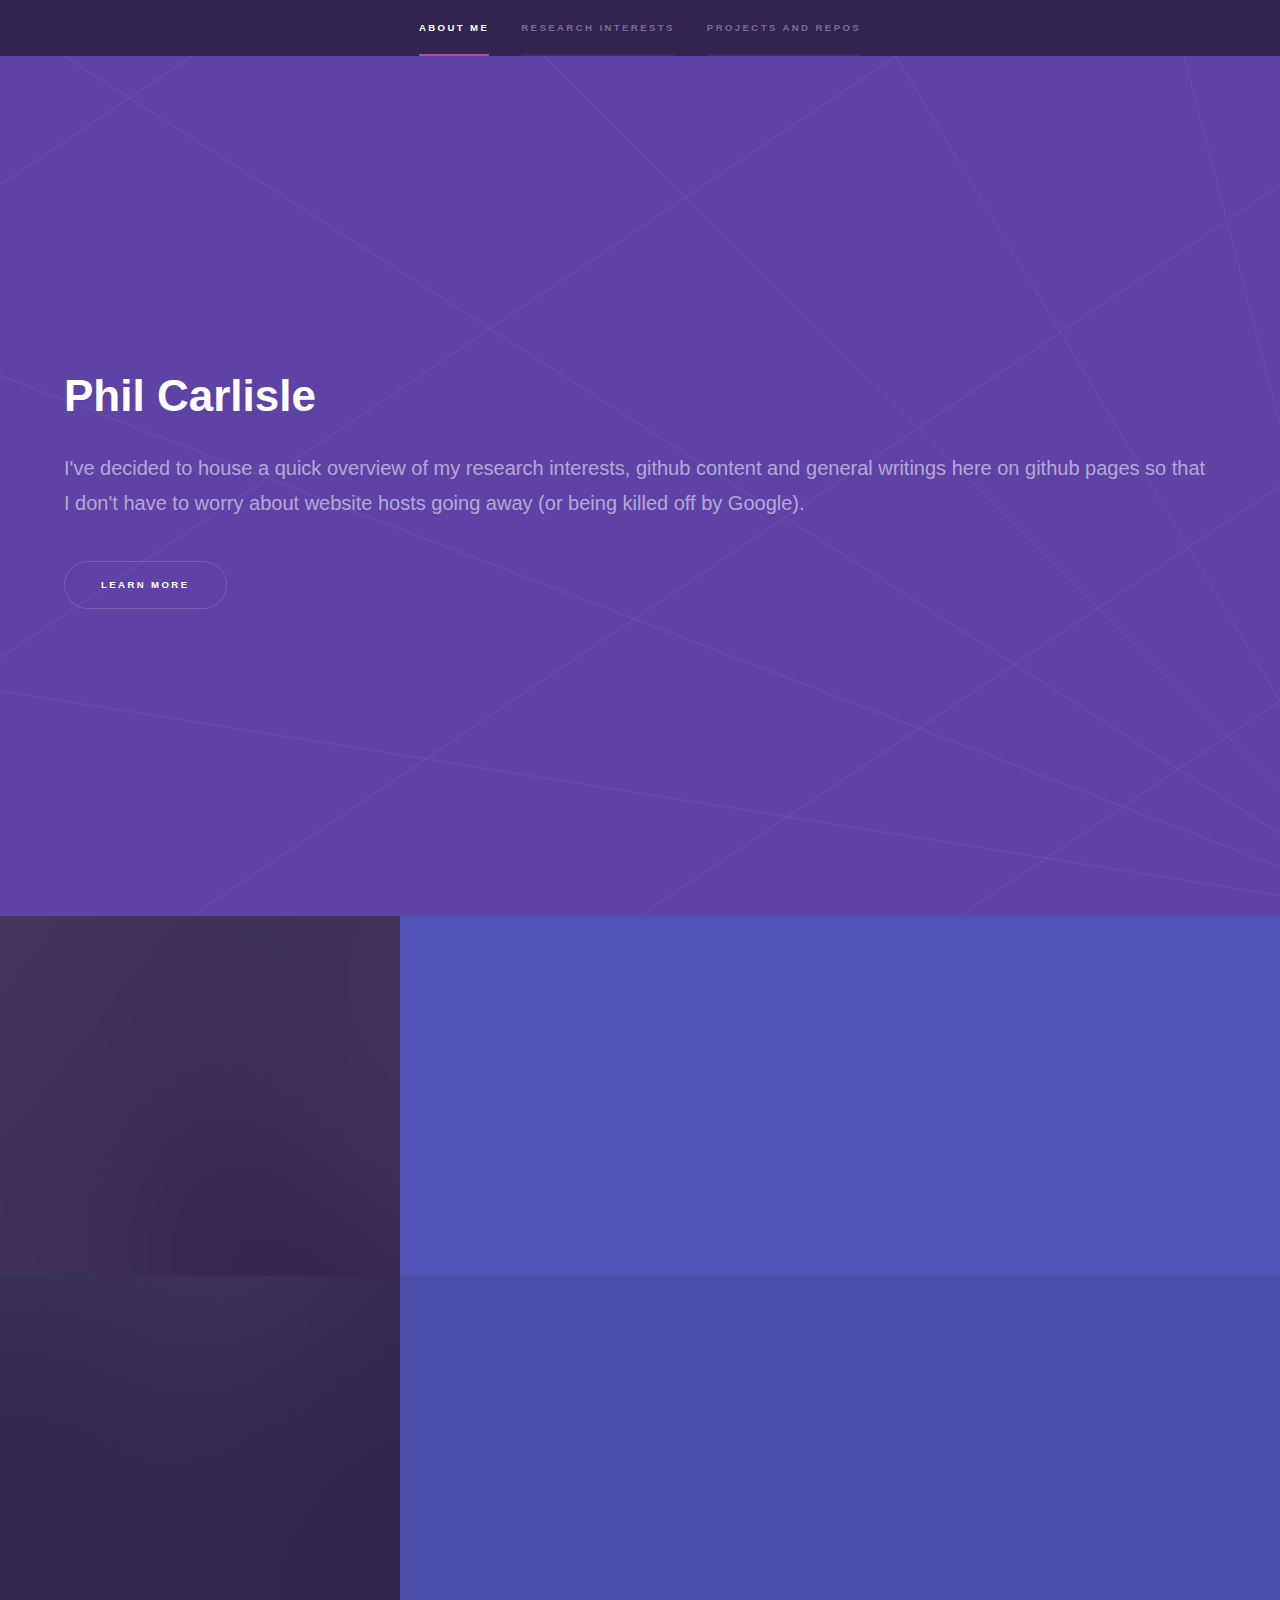
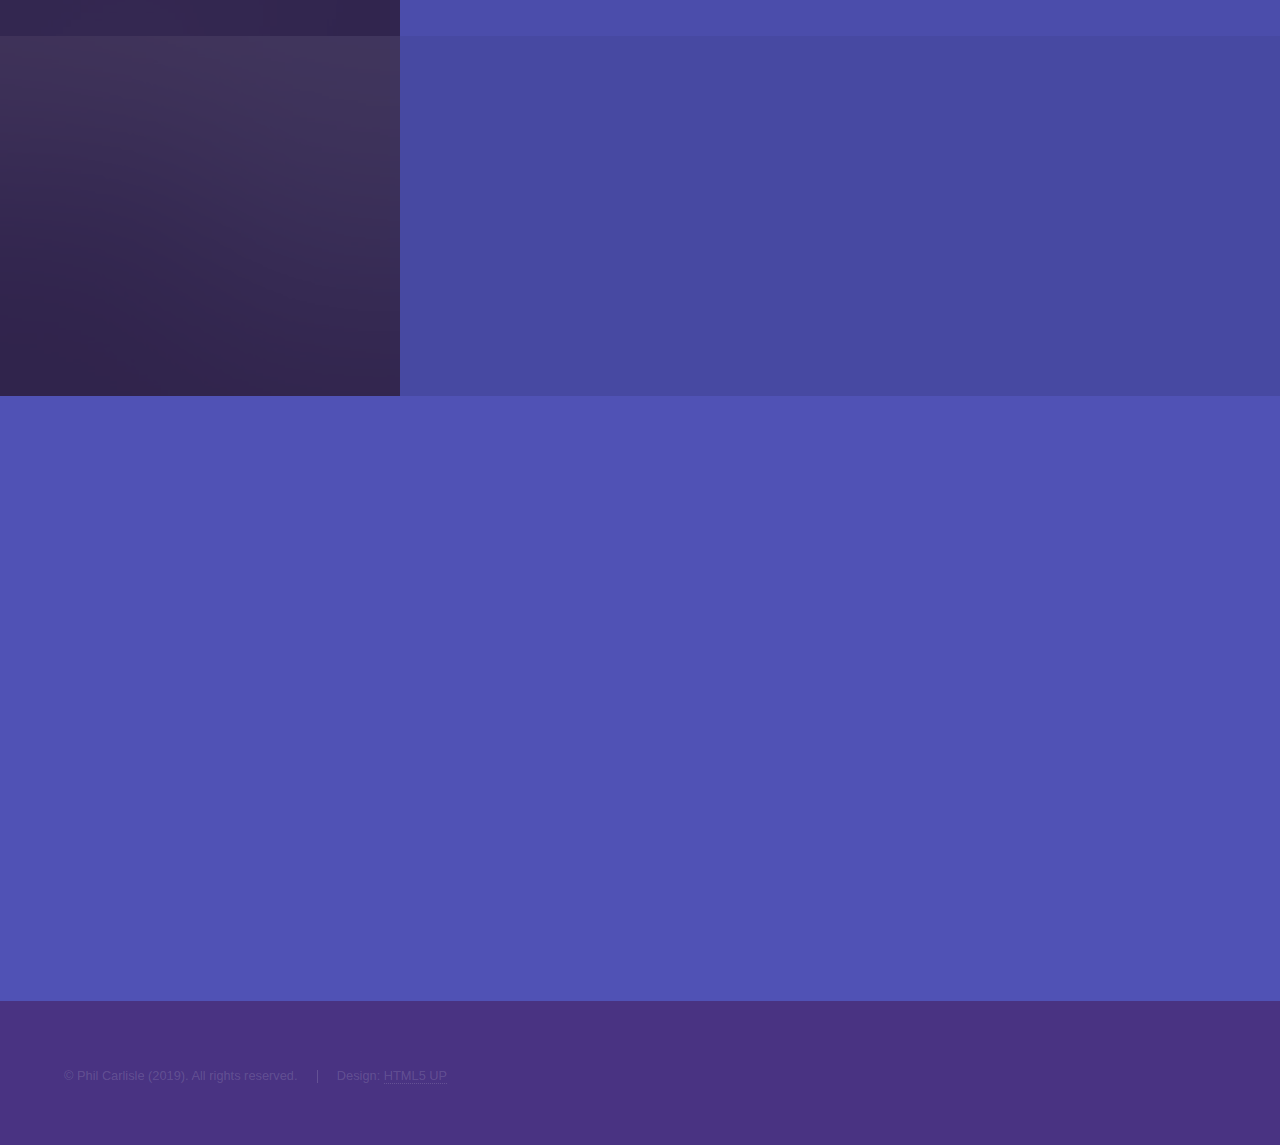
==== commit 1908753a: "Updated Repos Page a little" ====
--- a/index.html
+++ b/index.html
@@ -22,7 +22,6 @@
 							<li><a href="#intro">About Me</a></li>
 							<li><a href="#one">Research Interests</a></li>
 							<li><a href="#two">Projects and Repos</a></li>
-							<li><a href="#three">Get in touch</a></li>
 						</ul>
 					</nav>
 				</div>
@@ -84,114 +83,40 @@
 					</section>
 
 				<!-- Two -->
-					<section id="two" class="wrapper style3 fade-up">
+					<section id="two" class="wrapper style2 fade-up">
 						<div class="inner">
-							<h2>What we do</h2>
-							<p>Phasellus convallis elit id ullamcorper pulvinar. Duis aliquam turpis mauris, eu ultricies erat malesuada quis. Aliquam dapibus, lacus eget hendrerit bibendum, urna est aliquam sem, sit amet imperdiet est velit quis lorem.</p>
+							<h2>My Github Repositories</h2>
+							<p>Here you'll find links to repositories I've either created, or where I find them essential to my work (so you can try them yourself)</p>
 							<div class="features">
 								<section>
-									<span class="icon major fa-code"></span>
-									<h3>Lorem ipsum amet</h3>
-									<p>Phasellus convallis elit id ullam corper amet et pulvinar. Duis aliquam turpis mauris, sed ultricies erat dapibus.</p>
+									<span class="icon major fa-desktop"></span>
+									<h3>Open Video Analysis Framework</h3>
+									<p>Video content is challenging to research because of the sheer volume of data. In order to ease this burden a little, 
+										I've started an open source framework (OpenVAF) with the intention of it becoming a project similar to what OpenCV is for Computer Vision.</p>
+									<ul class="actions">
+											<li><a href="generic.html" class="button">Learn more</a></li>
+									</ul>	
 								</section>
 								<section>
-									<span class="icon major fa-lock"></span>
-									<h3>Aliquam sed nullam</h3>
-									<p>Phasellus convallis elit id ullam corper amet et pulvinar. Duis aliquam turpis mauris, sed ultricies erat dapibus.</p>
-								</section>
-								<section>
-									<span class="icon major fa-cog"></span>
-									<h3>Sed erat ullam corper</h3>
-									<p>Phasellus convallis elit id ullam corper amet et pulvinar. Duis aliquam turpis mauris, sed ultricies erat dapibus.</p>
-								</section>
-								<section>
-									<span class="icon major fa-desktop"></span>
-									<h3>Veroeros quis lorem</h3>
-									<p>Phasellus convallis elit id ullam corper amet et pulvinar. Duis aliquam turpis mauris, sed ultricies erat dapibus.</p>
-								</section>
-								<section>
-									<span class="icon major fa-chain"></span>
-									<h3>Urna quis bibendum</h3>
-									<p>Phasellus convallis elit id ullam corper amet et pulvinar. Duis aliquam turpis mauris, sed ultricies erat dapibus.</p>
-								</section>
-								<section>
-									<span class="icon major fa-diamond"></span>
-									<h3>Aliquam urna dapibus</h3>
-									<p>Phasellus convallis elit id ullam corper amet et pulvinar. Duis aliquam turpis mauris, sed ultricies erat dapibus.</p>
+									<span class="icon major fa-code"></span>
+									<h3>Unreal AI Labs</h3>
+									<p>Unreal Engine is a massively powerful rendering engine, with woefully inadequate support for AI. In this project the intention is to
+									add to the AI functionality of UE4 in the area of machine learning, computer vision and in the basics like navigation and markup.</p>
+									<ul class="actions">
+											<li><a href="generic.html" class="button">Learn more</a></li>
+									</ul>	
 								</section>
 							</div>
-							<ul class="actions">
-								<li><a href="generic.html" class="button">Learn more</a></li>
-							</ul>
+
 						</div>
 					</section>
-
-				<!-- Three -->
-					<section id="three" class="wrapper style1 fade-up">
-						<div class="inner">
-							<h2>Get in touch</h2>
-							<p>Phasellus convallis elit id ullamcorper pulvinar. Duis aliquam turpis mauris, eu ultricies erat malesuada quis. Aliquam dapibus, lacus eget hendrerit bibendum, urna est aliquam sem, sit amet imperdiet est velit quis lorem.</p>
-							<div class="split style1">
-								<section>
-									<form method="post" action="#">
-										<div class="fields">
-											<div class="field half">
-												<label for="name">Name</label>
-												<input type="text" name="name" id="name" />
-											</div>
-											<div class="field half">
-												<label for="email">Email</label>
-												<input type="text" name="email" id="email" />
-											</div>
-											<div class="field">
-												<label for="message">Message</label>
-												<textarea name="message" id="message" rows="5"></textarea>
-											</div>
-										</div>
-										<ul class="actions">
-											<li><a href="" class="button submit">Send Message</a></li>
-										</ul>
-									</form>
-								</section>
-								<section>
-									<ul class="contact">
-										<li>
-											<h3>Address</h3>
-											<span>12345 Somewhere Road #654<br />
-											Nashville, TN 00000-0000<br />
-											USA</span>
-										</li>
-										<li>
-											<h3>Email</h3>
-											<a href="#">user@untitled.tld</a>
-										</li>
-										<li>
-											<h3>Phone</h3>
-											<span>(000) 000-0000</span>
-										</li>
-										<li>
-											<h3>Social</h3>
-											<ul class="icons">
-												<li><a href="#" class="fa-twitter"><span class="label">Twitter</span></a></li>
-												<li><a href="#" class="fa-facebook"><span class="label">Facebook</span></a></li>
-												<li><a href="#" class="fa-github"><span class="label">GitHub</span></a></li>
-												<li><a href="#" class="fa-instagram"><span class="label">Instagram</span></a></li>
-												<li><a href="#" class="fa-linkedin"><span class="label">LinkedIn</span></a></li>
-											</ul>
-										</li>
-									</ul>
-								</section>
-							</div>
-						</div>
-					</section>
-
 			</div>
 
 		<!-- Footer -->
 			<footer id="footer" class="wrapper style1-alt">
 				<div class="inner">
 					<ul class="menu">
-						<li>&copy; Untitled. All rights reserved.</li><li>Design: <a href="http://html5up.net">HTML5 UP</a></li>
+						<li>&copy; Phil Carlisle (2019). All rights reserved.</li><li>Design: <a href="http://html5up.net">HTML5 UP</a></li>
 					</ul>
 				</div>
 			</footer>
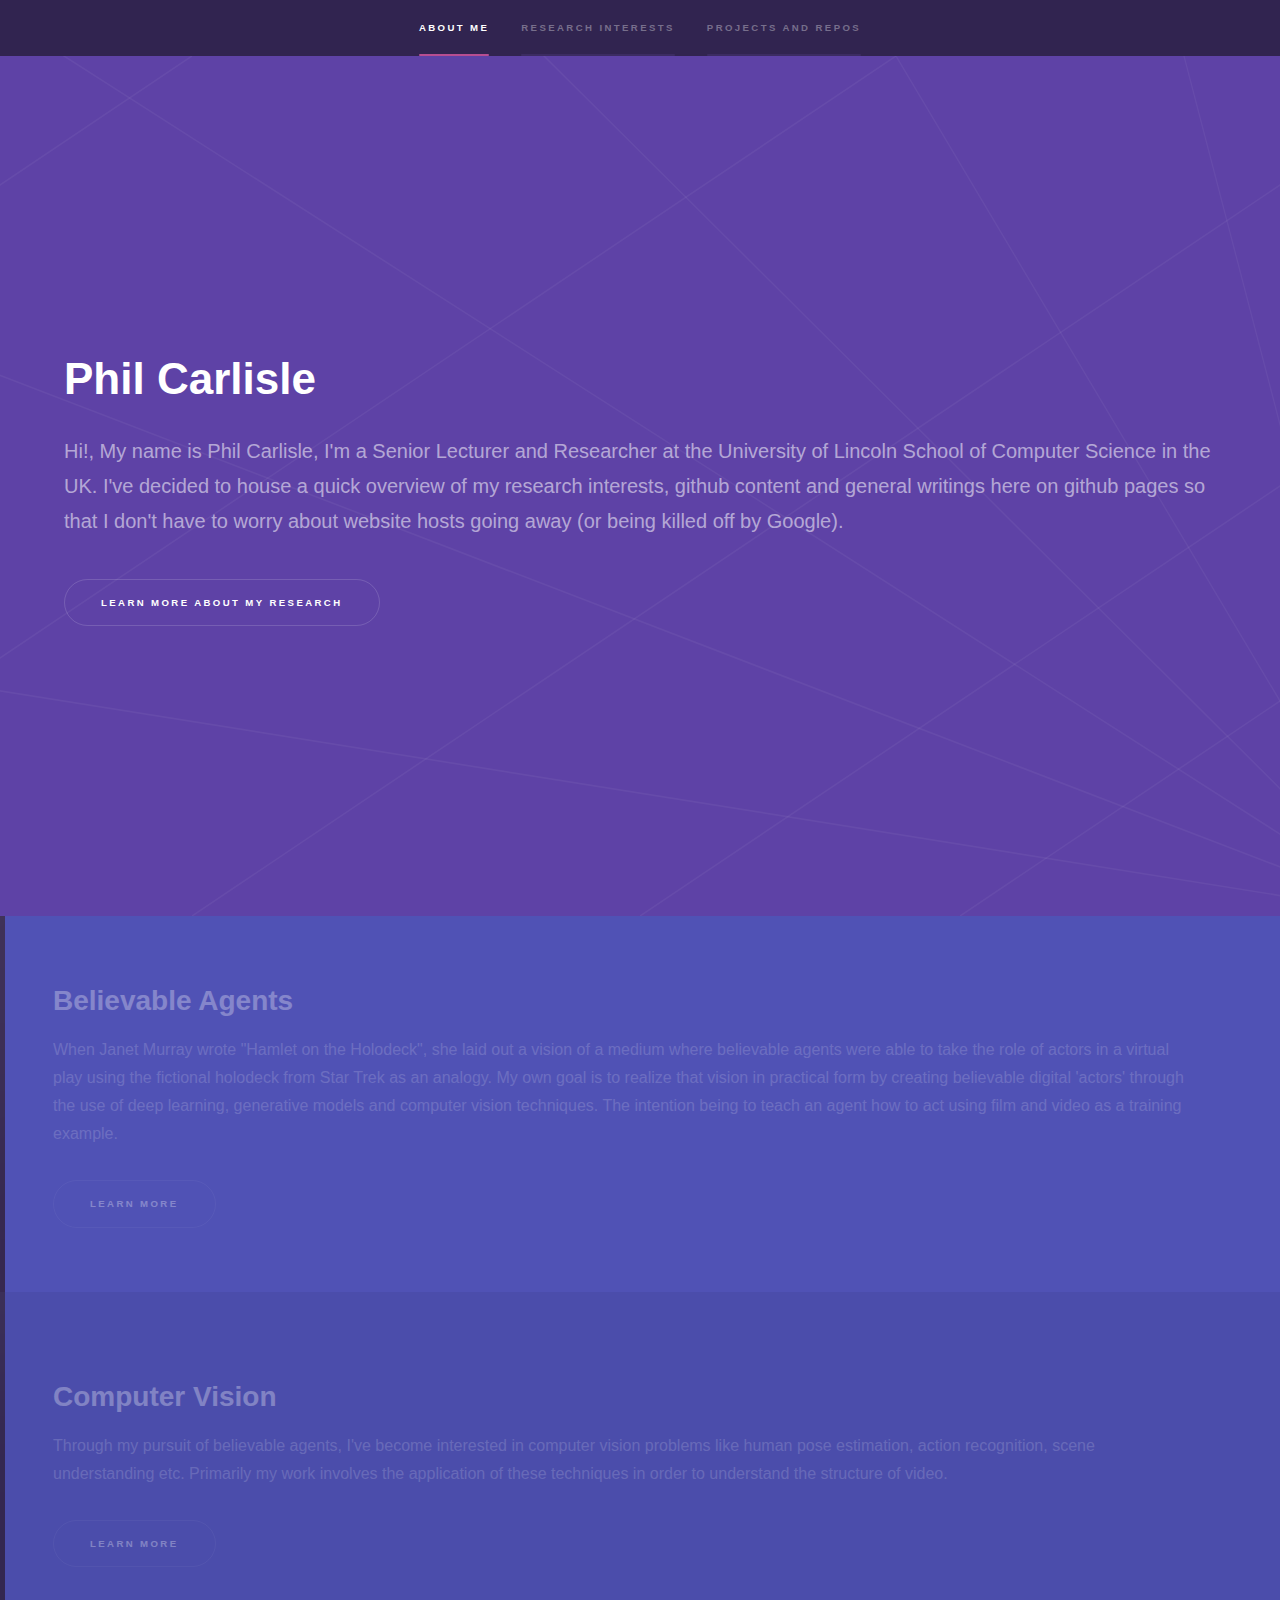
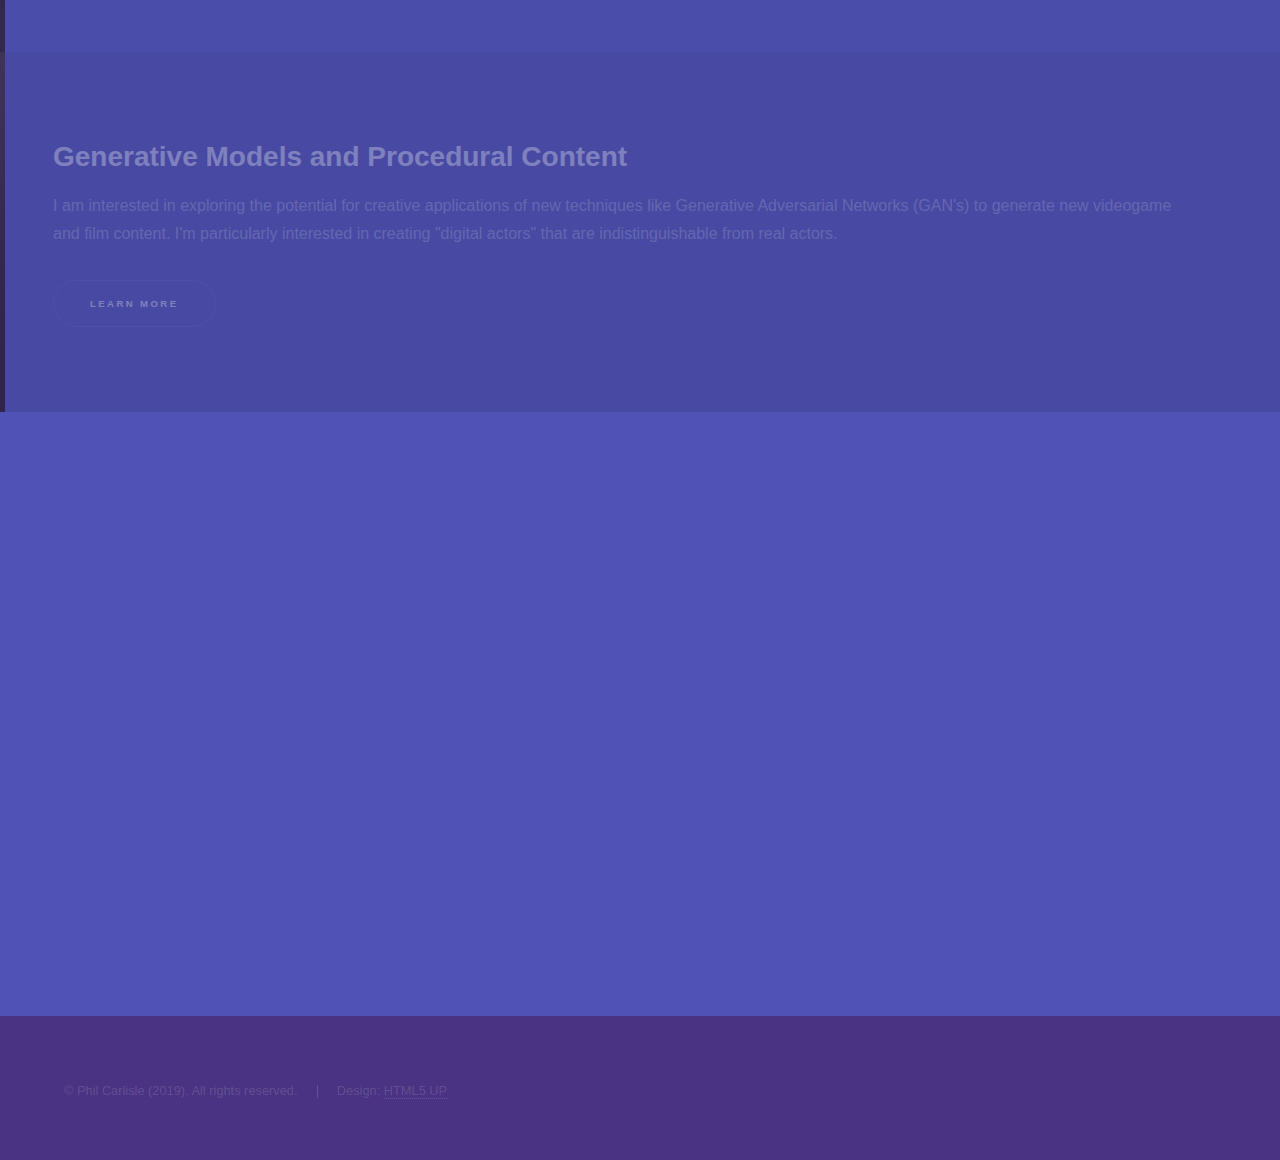
==== commit afc2f98d: "Messed with styling a bit and changed opacity transition on fade up" ====
--- a/index.html
+++ b/index.html
@@ -34,10 +34,11 @@
 					<section id="intro" class="wrapper style1 fullscreen fade-up">
 						<div class="inner">
 							<h1>Phil Carlisle</h1>
-							<p>I've decided to house a quick overview of my research interests, github content and general writings 
+							<p>Hi!, My name is Phil Carlisle, I'm a Senior Lecturer and Researcher at the University of Lincoln School of Computer Science in the UK.
+								I've decided to house a quick overview of my research interests, github content and general writings 
 								here on github pages so that I don't have to worry about website hosts going away (or being killed off by Google).</p>
 							<ul class="actions">
-								<li><a href="#one" class="button scrolly">Learn more</a></li>
+								<li><a href="#one" class="button scrolly">Learn more about my research</a></li>
 							</ul>
 						</div>
 					</section>
@@ -48,8 +49,11 @@
 							<a href="#" class="image"><img src="images/pic01.jpg" alt="" data-position="center center" /></a>
 							<div class="content">
 								<div class="inner">
-									<h2>Sed ipsum dolor</h2>
-									<p>Phasellus convallis elit id ullamcorper pulvinar. Duis aliquam turpis mauris, eu ultricies erat malesuada quis. Aliquam dapibus.</p>
+									<h2>Believable Agents</h2>
+									<p>When Janet Murray wrote "Hamlet on the Holodeck", she laid out a vision of a medium where believable agents 
+										were able to take the role of actors in a virtual play using the fictional holodeck from Star Trek as an analogy. 
+										My own goal is to realize that vision in practical form by creating believable digital 'actors' through the use of 
+										deep learning, generative models and computer vision techniques. The intention being to teach an agent how to act using film and video as a training example.</p>
 									<ul class="actions">
 										<li><a href="generic.html" class="button">Learn more</a></li>
 									</ul>
@@ -60,8 +64,10 @@
 							<a href="#" class="image"><img src="images/pic02.jpg" alt="" data-position="top center" /></a>
 							<div class="content">
 								<div class="inner">
-									<h2>Feugiat consequat</h2>
-									<p>Phasellus convallis elit id ullamcorper pulvinar. Duis aliquam turpis mauris, eu ultricies erat malesuada quis. Aliquam dapibus.</p>
+									<h2>Computer Vision</h2>
+									<p>Through my pursuit of believable agents, I've become interested in computer vision problems like human pose estimation, action recognition, scene understanding etc.
+										 Primarily my work involves the application of these techniques in order to understand the structure of video.
+									</p>
 									<ul class="actions">
 										<li><a href="generic.html" class="button">Learn more</a></li>
 									</ul>
@@ -72,8 +78,9 @@
 							<a href="#" class="image"><img src="images/pic03.jpg" alt="" data-position="25% 25%" /></a>
 							<div class="content">
 								<div class="inner">
-									<h2>Ultricies aliquam</h2>
-									<p>Phasellus convallis elit id ullamcorper pulvinar. Duis aliquam turpis mauris, eu ultricies erat malesuada quis. Aliquam dapibus.</p>
+									<h2>Generative Models and Procedural Content</h2>
+									<p>I am interested in exploring the potential for creative applications of new techniques like Generative Adversarial Networks (GAN's)
+										to generate new videogame and film content. I'm particularly interested in creating "digital actors" that are indistinguishable from real actors.</p>
 									<ul class="actions">
 										<li><a href="generic.html" class="button">Learn more</a></li>
 									</ul>
--- a/assets/css/main.css
+++ b/assets/css/main.css
@@ -2998,7 +2998,7 @@
 			border-radius: 0;
 			display: block;
 			position: relative;
-			width: 25em;
+			width: 0.4em;
 		}
 
 			.spotlights > section > .image img {
@@ -3036,7 +3036,7 @@
 			-webkit-justify-content: center;
 			-ms-justify-content: center;
 			justify-content: center;
-			width: 50em;
+			width: 99.6em;
 			-ms-flex: 1;
 		}
 
@@ -3069,7 +3069,7 @@
 			-webkit-transform: translateX(-1em);
 			-ms-transform: translateX(-1em);
 			transform: translateX(-1em);
-			opacity: 0;
+			opacity: 0.3;
 		}
 
 		@media screen and (max-width: 1680px) {
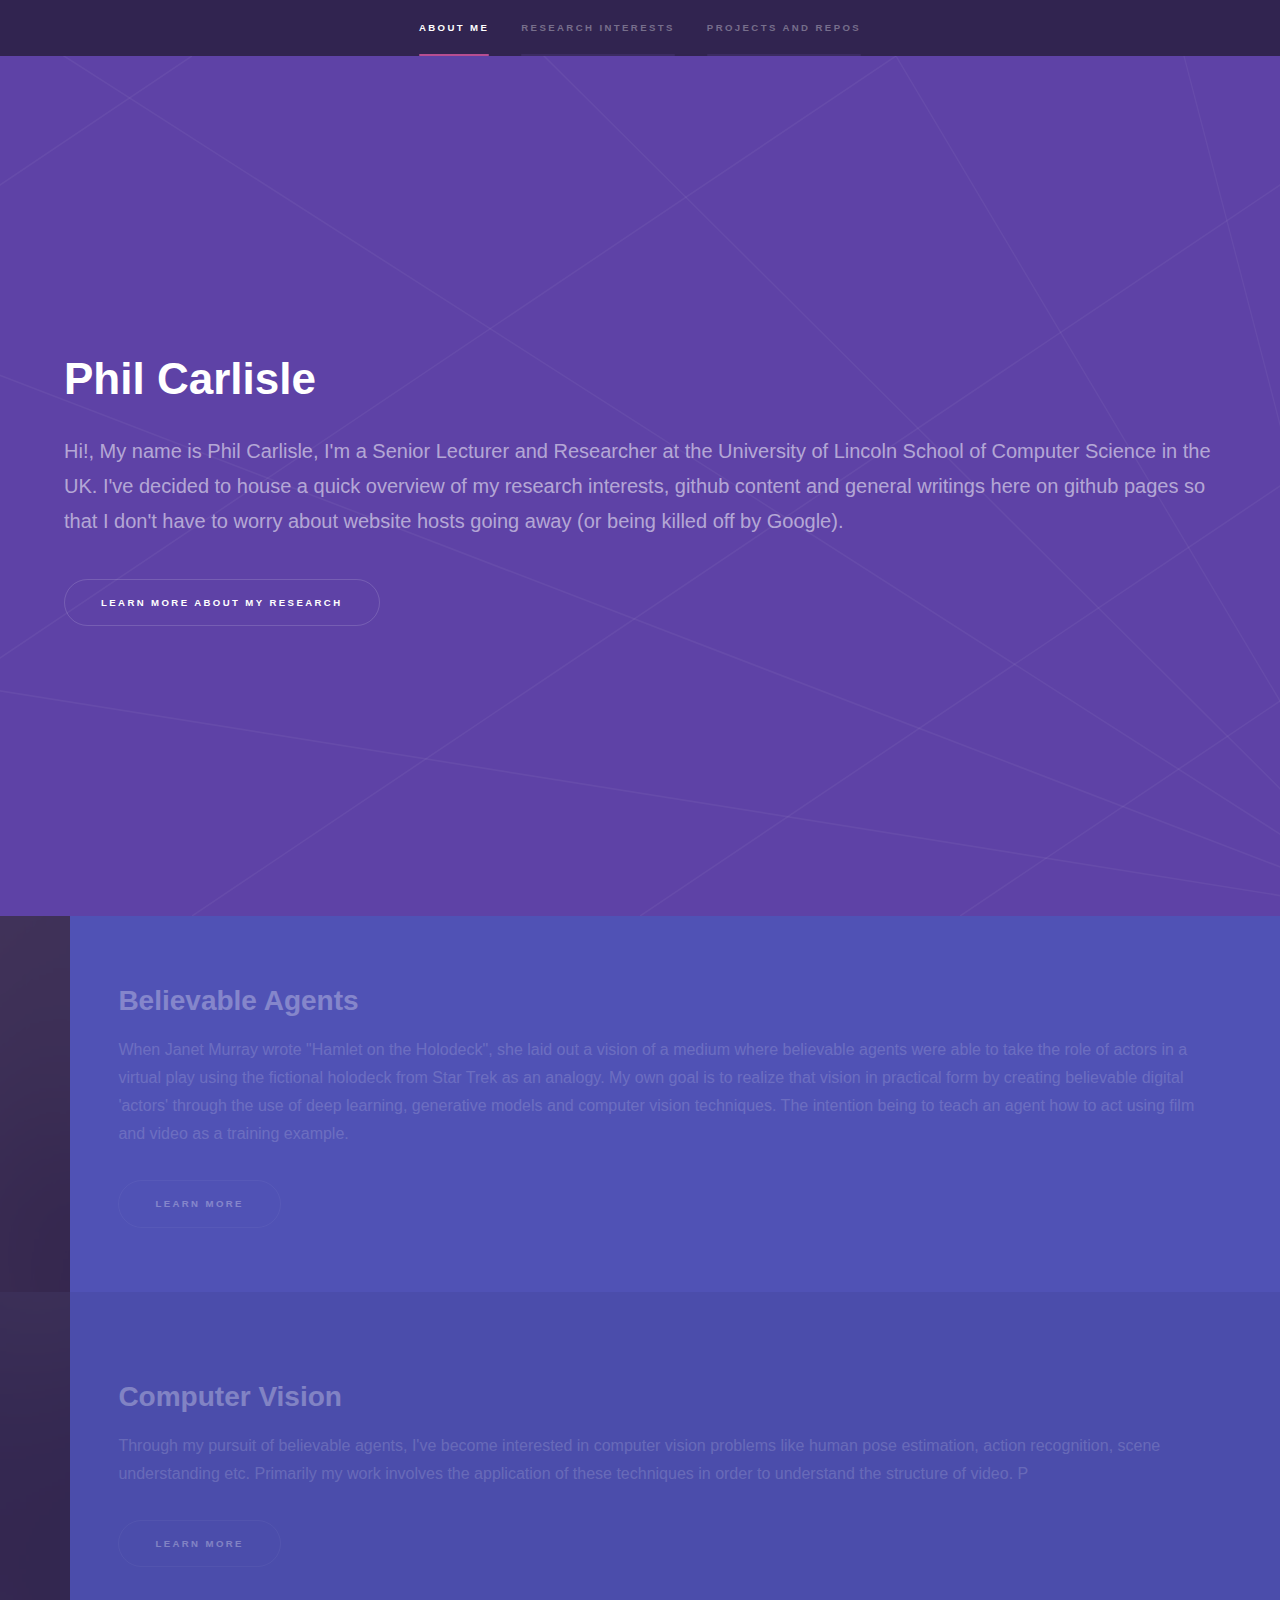
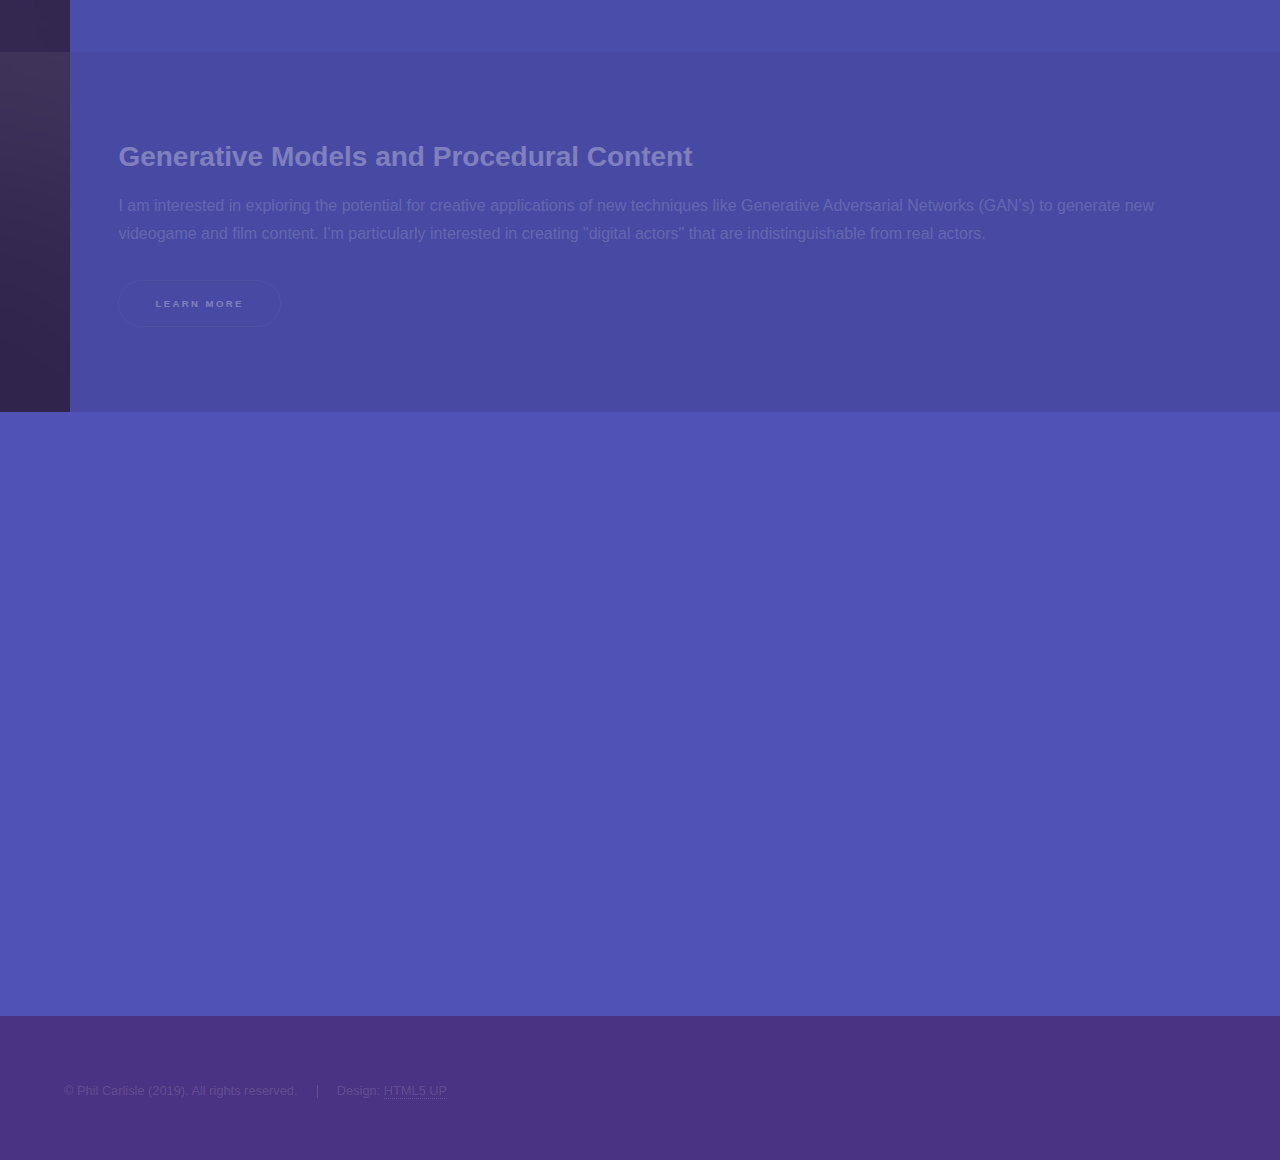
==== commit 4da5eab5: "minky" ====
--- a/index.html
+++ b/index.html
@@ -66,7 +66,7 @@
 								<div class="inner">
 									<h2>Computer Vision</h2>
 									<p>Through my pursuit of believable agents, I've become interested in computer vision problems like human pose estimation, action recognition, scene understanding etc.
-										 Primarily my work involves the application of these techniques in order to understand the structure of video.
+										 Primarily my work involves the application of these techniques in order to understand the structure of video. P
 									</p>
 									<ul class="actions">
 										<li><a href="generic.html" class="button">Learn more</a></li>
--- a/assets/css/main.css
+++ b/assets/css/main.css
@@ -2998,7 +2998,7 @@
 			border-radius: 0;
 			display: block;
 			position: relative;
-			width: 0.4em;
+			width: 4.4em;
 		}
 
 			.spotlights > section > .image img {
@@ -3038,6 +3038,7 @@
 			justify-content: center;
 			width: 99.6em;
 			-ms-flex: 1;
+			flex: 1;
 		}
 
 			.spotlights > section > .content > .inner {
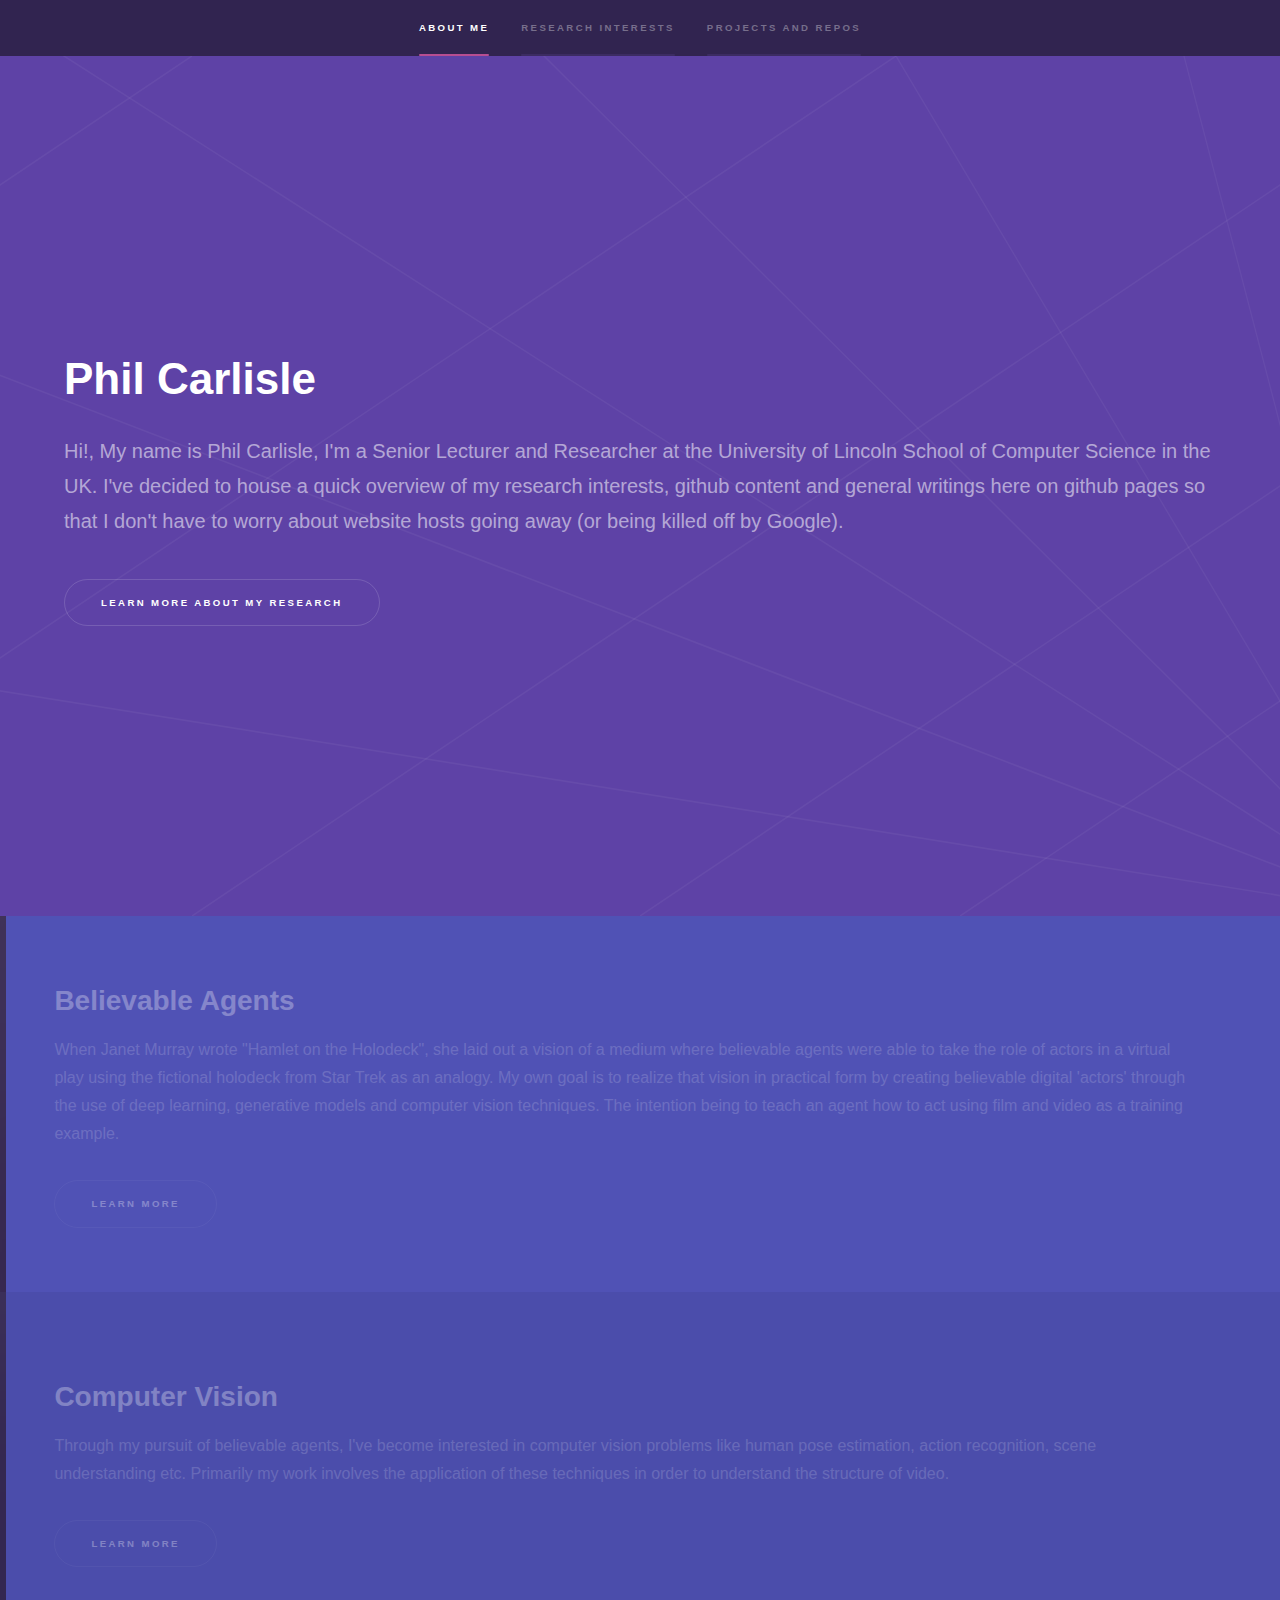
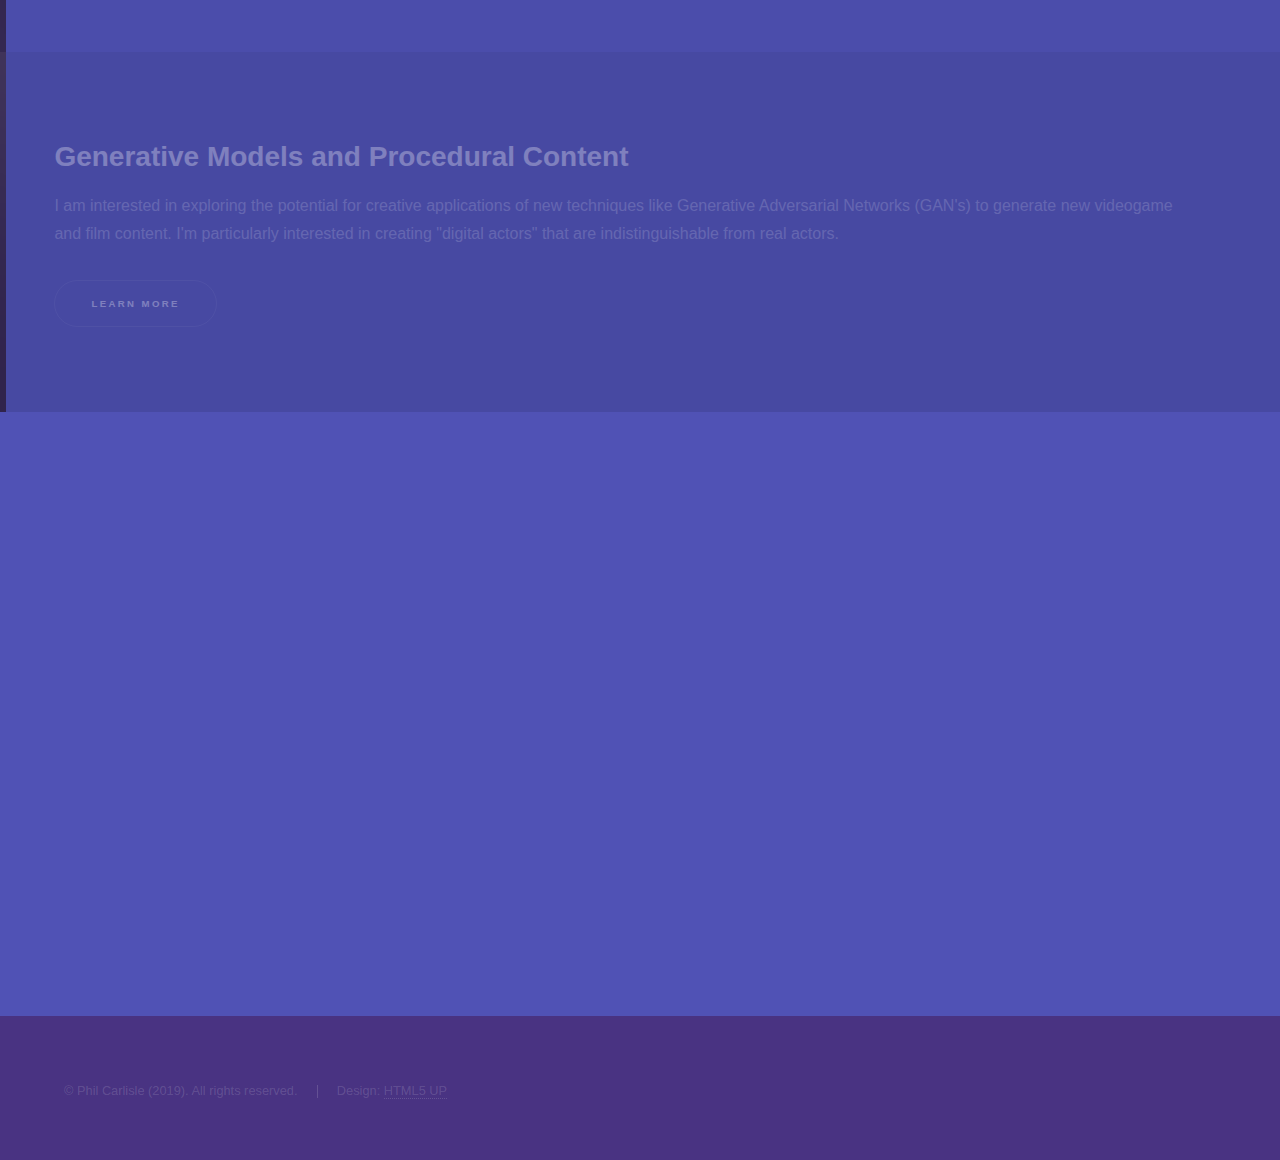
==== commit 54b1f01d: "Why is github pages displaying differently!" ====
--- a/index.html
+++ b/index.html
@@ -66,7 +66,7 @@
 								<div class="inner">
 									<h2>Computer Vision</h2>
 									<p>Through my pursuit of believable agents, I've become interested in computer vision problems like human pose estimation, action recognition, scene understanding etc.
-										 Primarily my work involves the application of these techniques in order to understand the structure of video. P
+										 Primarily my work involves the application of these techniques in order to understand the structure of video.
 									</p>
 									<ul class="actions">
 										<li><a href="generic.html" class="button">Learn more</a></li>
--- a/assets/css/main.css
+++ b/assets/css/main.css
@@ -2998,7 +2998,7 @@
 			border-radius: 0;
 			display: block;
 			position: relative;
-			width: 4.4em;
+			width: 0.4em;
 		}
 
 			.spotlights > section > .image img {
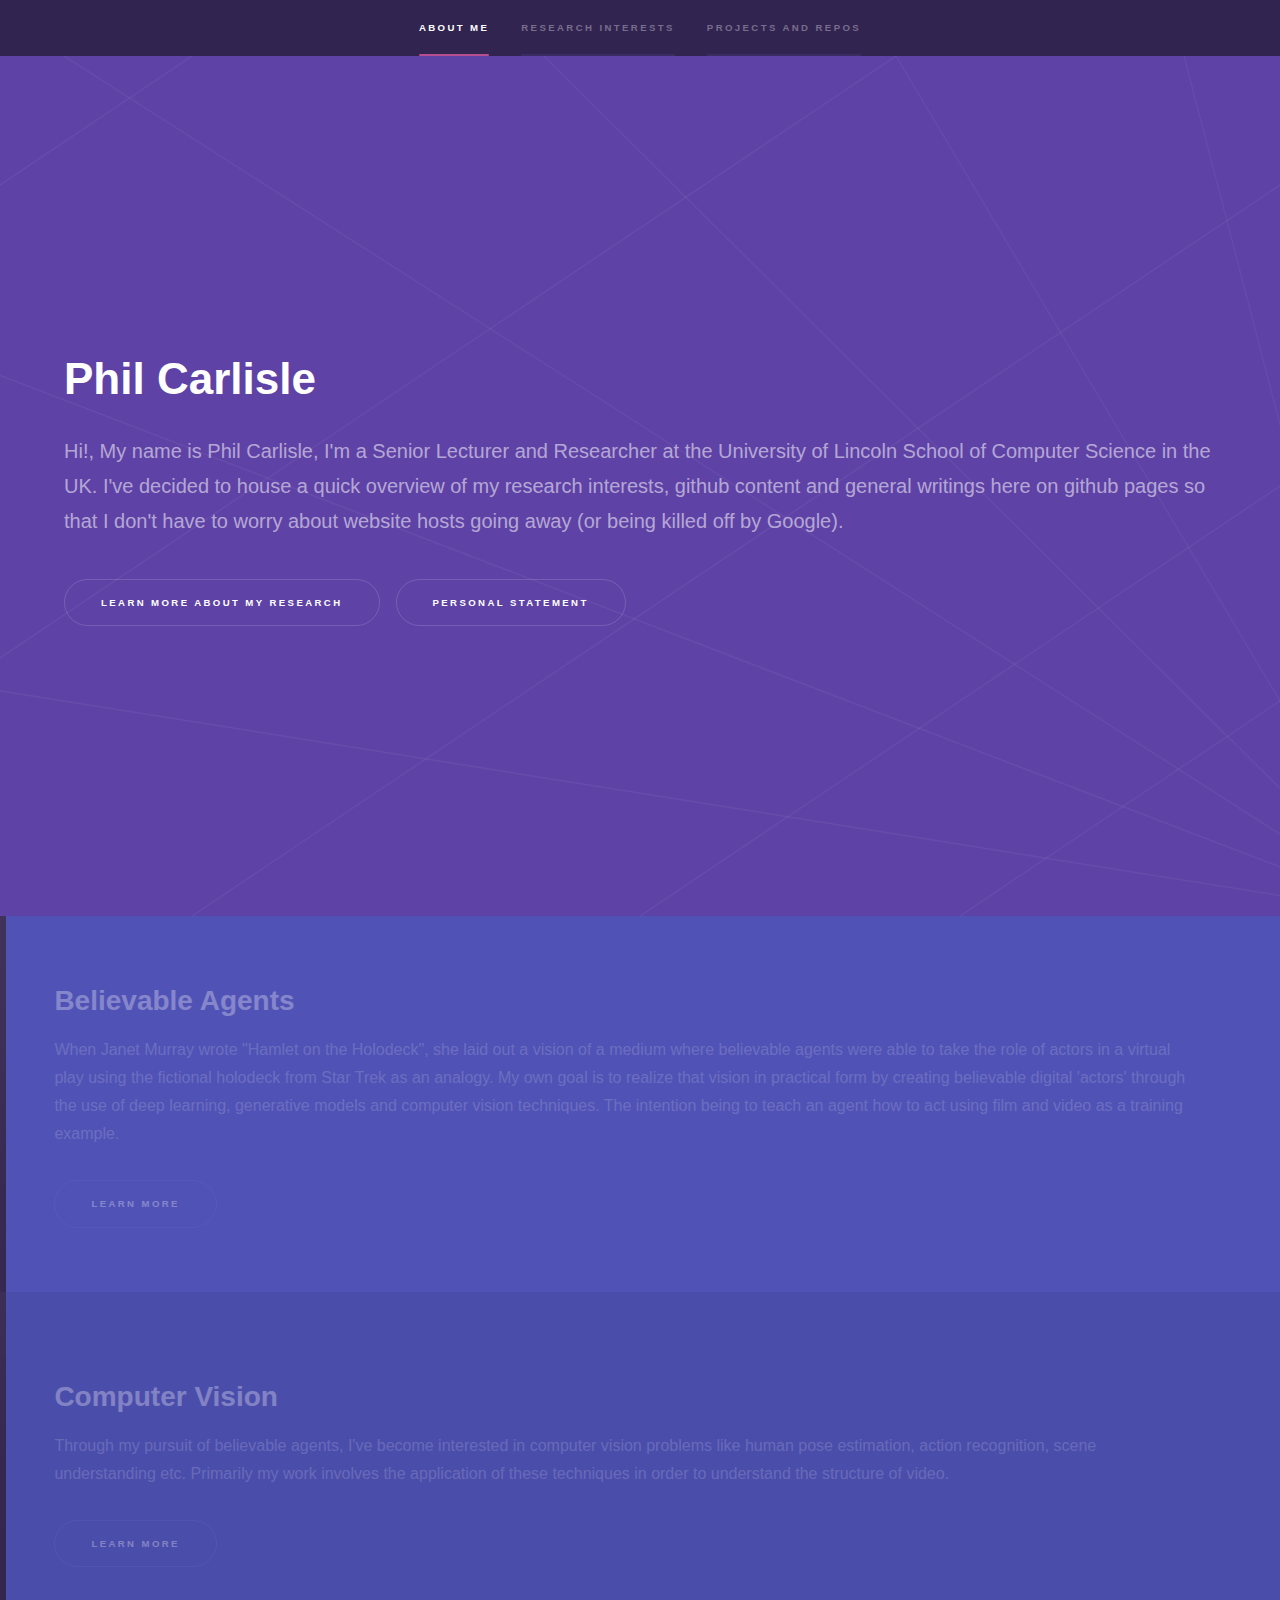
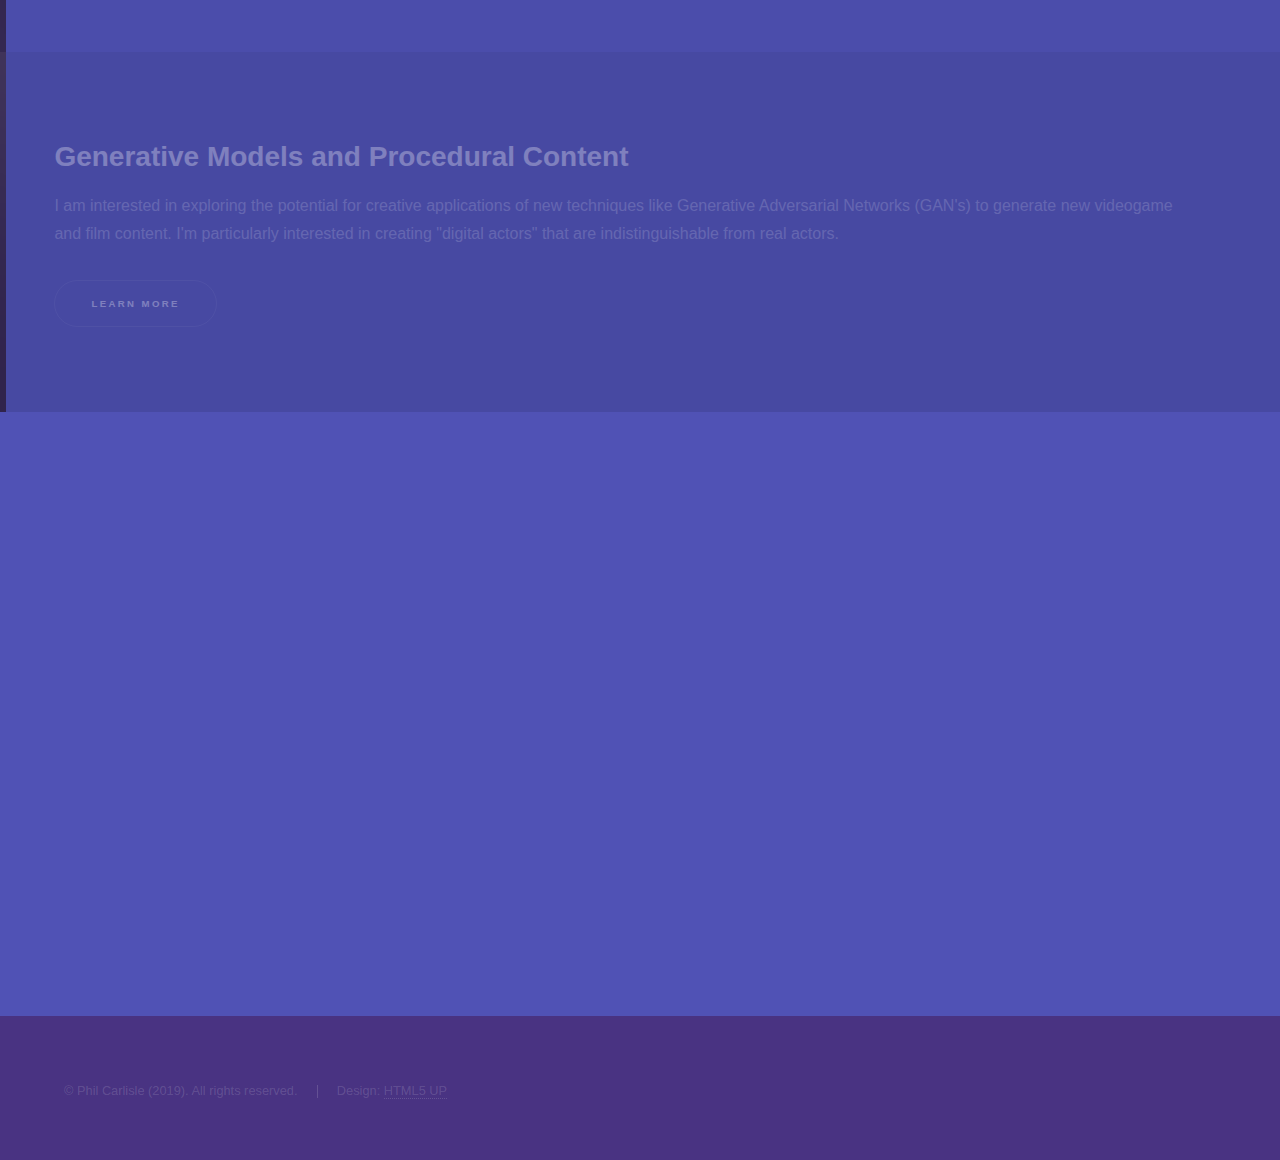
==== commit 1736cb32: "Added personal statement" ====
--- a/index.html
+++ b/index.html
@@ -39,6 +39,7 @@
 								here on github pages so that I don't have to worry about website hosts going away (or being killed off by Google).</p>
 							<ul class="actions">
 								<li><a href="#one" class="button scrolly">Learn more about my research</a></li>
+								<li><a href="personal_statement.html" class="button">Personal Statement</a></li>
 							</ul>
 						</div>
 					</section>
@@ -55,7 +56,7 @@
 										My own goal is to realize that vision in practical form by creating believable digital 'actors' through the use of 
 										deep learning, generative models and computer vision techniques. The intention being to teach an agent how to act using film and video as a training example.</p>
 									<ul class="actions">
-										<li><a href="generic.html" class="button">Learn more</a></li>
+										<li><a href="believable_agents.html" class="button">Learn more</a></li>
 									</ul>
 								</div>
 							</div>
@@ -69,7 +70,7 @@
 										 Primarily my work involves the application of these techniques in order to understand the structure of video.
 									</p>
 									<ul class="actions">
-										<li><a href="generic.html" class="button">Learn more</a></li>
+										<li><a href="computer_vision.html" class="button">Learn more</a></li>
 									</ul>
 								</div>
 							</div>
@@ -82,7 +83,7 @@
 									<p>I am interested in exploring the potential for creative applications of new techniques like Generative Adversarial Networks (GAN's)
 										to generate new videogame and film content. I'm particularly interested in creating "digital actors" that are indistinguishable from real actors.</p>
 									<ul class="actions">
-										<li><a href="generic.html" class="button">Learn more</a></li>
+										<li><a href="procedural_content.html" class="button">Learn more</a></li>
 									</ul>
 								</div>
 							</div>
--- a/assets/css/main.css
+++ b/assets/css/main.css
@@ -3088,7 +3088,7 @@
 			}
 
 				.spotlights > section > .image {
-					width: 100%;
+					width: 10%;
 					height: 50vh;
 				}
 
